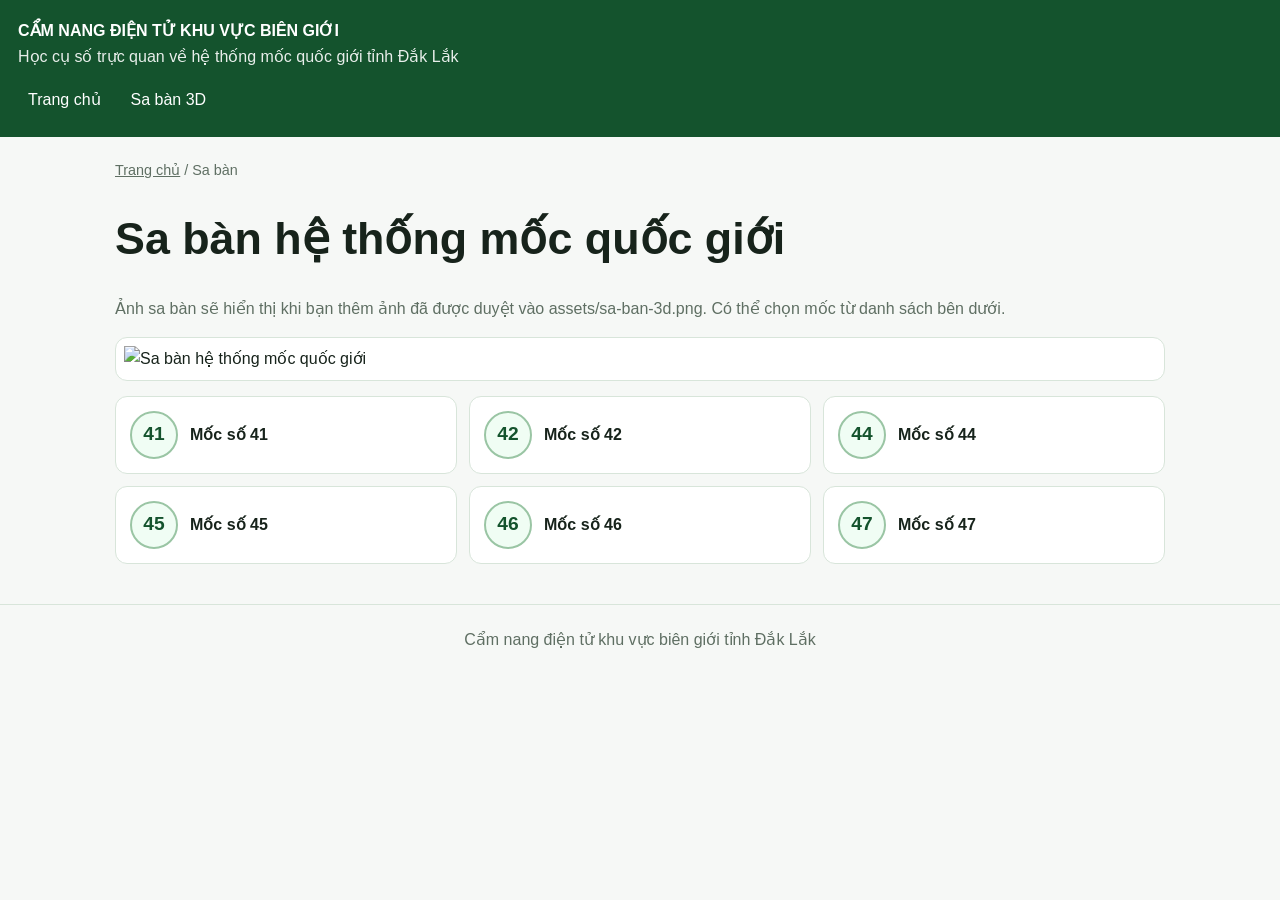
==== saban.html @ d2ba4f5e "Add files via upload" ====
<!doctype html><html lang="vi"><head><meta charset="utf-8"><meta name="viewport" content="width=device-width,initial-scale=1"><meta name="theme-color" content="#14532d"><title>Sa bàn hệ thống mốc quốc giới</title><link rel="stylesheet" href="styles.css"><link rel="manifest" href="manifest.json"></head><body><header class="site-header"><div class="brand">CẨM NANG ĐIỆN TỬ KHU VỰC BIÊN GIỚI</div><div class="subtitle">Học cụ số trực quan về hệ thống mốc quốc giới tỉnh Đắk Lắk</div><nav class="nav"><a href="index.html">Trang chủ</a><a href="saban.html">Sa bàn 3D</a></nav></header><main class="container"><p class="breadcrumb"><a href="index.html">Trang chủ</a> / Sa bàn</p><h1>Sa bàn hệ thống mốc quốc giới</h1><p class="muted">Ảnh sa bàn sẽ hiển thị khi bạn thêm ảnh đã được duyệt vào assets/sa-ban-3d.png. Có thể chọn mốc từ danh sách bên dưới.</p><div class="map-frame"><img src="assets/sa-ban-3d.png" alt="Sa bàn hệ thống mốc quốc giới"><div class="map-hotspots"><a href="pages/moc-41.html" aria-label="Mốc 41" title="Mốc 41" style="left:8%;top:3%;width:15%;height:17%"></a><a href="pages/moc-42.html" aria-label="Mốc 42" title="Mốc 42" style="left:7%;top:20%;width:15%;height:17%"></a><a href="pages/moc-44.html" aria-label="Mốc 44" title="Mốc 44" style="left:8%;top:39%;width:15%;height:17%"></a><a href="pages/moc-45.html" aria-label="Mốc 45" title="Mốc 45" style="left:16%;top:56%;width:15%;height:17%"></a><a href="pages/moc-46.html" aria-label="Mốc 46" title="Mốc 46" style="left:21%;top:70%;width:15%;height:17%"></a><a href="pages/moc-47.html" aria-label="Mốc 47" title="Mốc 47" style="left:26%;top:83%;width:15%;height:17%"></a></div></div><div class="marker-grid"><a class="marker-card" href="pages/moc-41.html"><span class="marker-number">41</span><strong>Mốc số 41</strong></a><a class="marker-card" href="pages/moc-42.html"><span class="marker-number">42</span><strong>Mốc số 42</strong></a><a class="marker-card" href="pages/moc-44.html"><span class="marker-number">44</span><strong>Mốc số 44</strong></a><a class="marker-card" href="pages/moc-45.html"><span class="marker-number">45</span><strong>Mốc số 45</strong></a><a class="marker-card" href="pages/moc-46.html"><span class="marker-number">46</span><strong>Mốc số 46</strong></a><a class="marker-card" href="pages/moc-47.html"><span class="marker-number">47</span><strong>Mốc số 47</strong></a></div></main><footer class="site-footer">Cẩm nang điện tử khu vực biên giới tỉnh Đắk Lắk</footer><script>if("serviceWorker" in navigator && location.protocol.startsWith("http")) addEventListener("load",()=>navigator.serviceWorker.register("./service-worker.js").catch(()=>{}));</script></body></html>
---- styles.css ----
*{box-sizing:border-box}body{margin:0;font:16px Arial,sans-serif;line-height:1.6;color:#17231b;background:#f6f8f6}a{color:inherit}.site-header{background:#14532d;color:white;padding:18px}.brand{font-weight:bold}.subtitle{opacity:.9}.nav{display:flex;gap:10px;flex-wrap:wrap;margin-top:12px}.nav a{color:white;text-decoration:none;padding:6px 10px;border-radius:7px}.container{max-width:1050px;width:calc(100% - 28px);margin:22px auto 40px}.hero,.info-panel,.note,.content-panel{padding:22px;border:1px solid #d8e5da;border-radius:14px;background:white}.hero{background:linear-gradient(135deg,#e5f5e9,#fff)}h1{font-size:clamp(1.8rem,4vw,2.8rem);line-height:1.2}h2{font-size:1.3rem}.primary-button{display:inline-block;background:#166534;color:white;text-decoration:none;padding:10px 15px;border-radius:8px;margin:8px 8px 0 0}.section{margin-top:30px}.muted{color:#5f6f63}.marker-grid{display:grid;grid-template-columns:repeat(3,minmax(0,1fr));gap:12px;margin-top:15px}.marker-card{display:flex;align-items:center;gap:12px;padding:14px;background:white;border:1px solid #d8e5da;border-radius:12px;text-decoration:none}.marker-number{display:grid;place-items:center;width:48px;height:48px;border-radius:50%;background:#f0fdf4;border:2px solid #9ac5a4;color:#14532d;font-weight:bold;font-size:1.2rem;flex-shrink:0}.marker-card small{display:block;color:#5f6f63}.two-col{display:grid;grid-template-columns:repeat(2,minmax(0,1fr));gap:14px}.section-list{display:grid;gap:12px;margin-top:18px}.content-panel h2{margin-top:0}.placeholder{background:#fff8e8;border-left:4px solid #d9a441;padding:10px;color:#654b1b}.breadcrumb{color:#5f6f63;font-size:.9rem}.map-frame{position:relative;background:white;border:1px solid #d8e5da;border-radius:12px;padding:8px}.map-frame img{width:100%;height:auto;display:block}.map-hotspots{position:absolute;inset:8px;pointer-events:none}.map-hotspots a{position:absolute;display:block;pointer-events:auto;border:2px solid transparent;border-radius:8px}.map-hotspots a:hover,.map-hotspots a:focus{border-color:orange;background:#ffa50022}.site-footer{text-align:center;color:#5f6f63;padding:22px;border-top:1px solid #d8e5da}@media(max-width:700px){.marker-grid,.two-col{grid-template-columns:repeat(2,minmax(0,1fr))}.site-header{padding:14px}}@media(max-width:440px){.marker-grid,.two-col{grid-template-columns:1fr}}
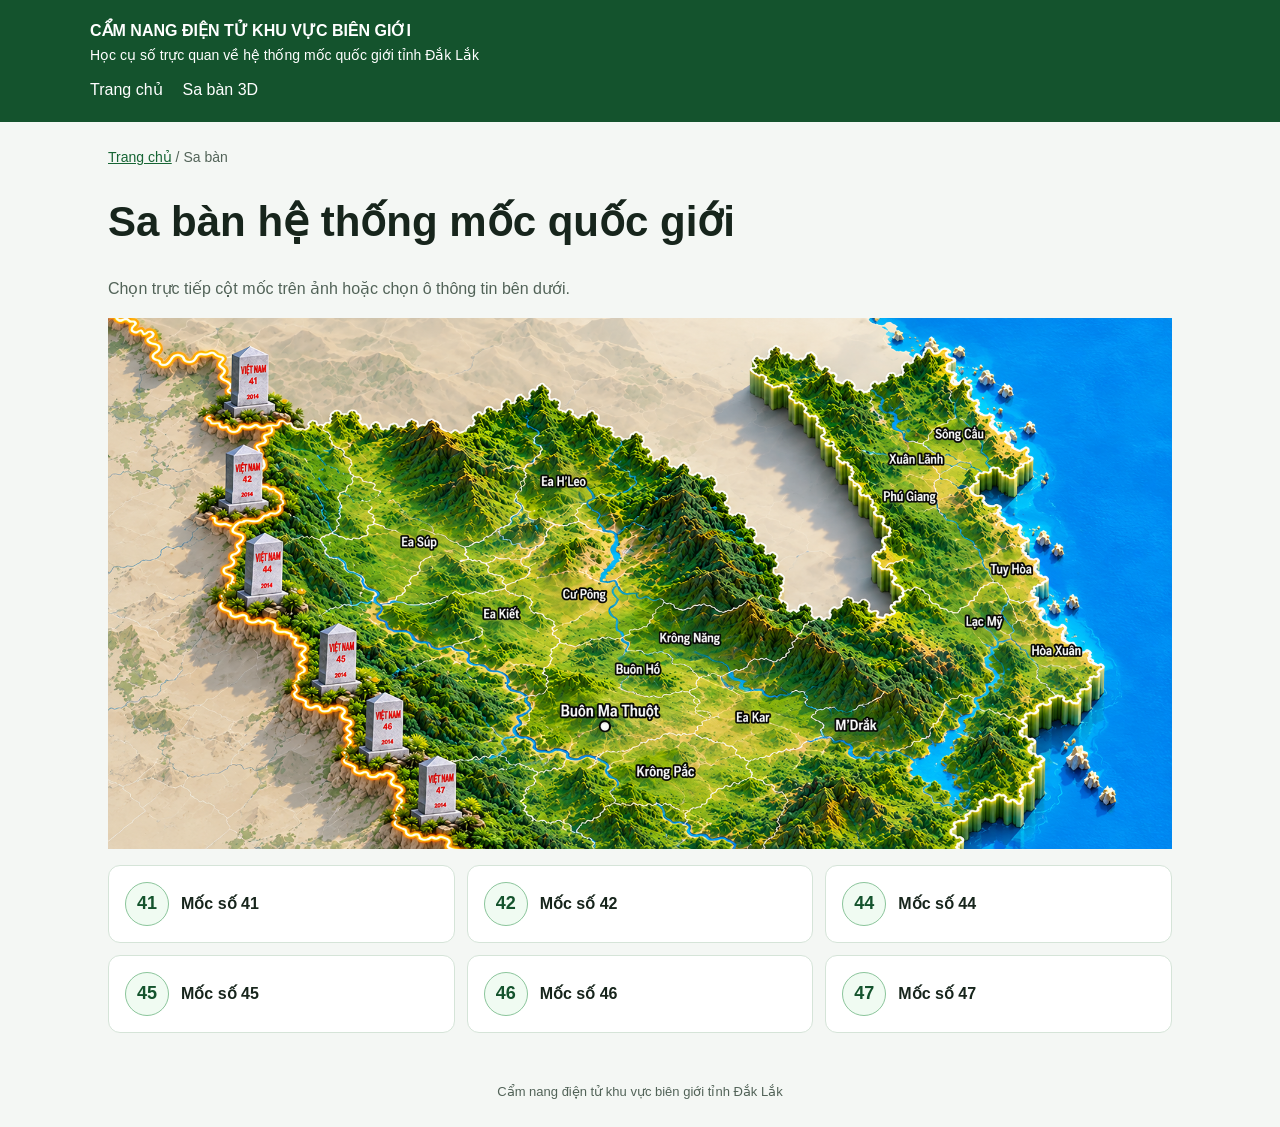
==== commit 7ff73ffb: "Update saban.html" ====
--- a/saban.html
+++ b/saban.html
@@ -1 +1,112 @@
-<!doctype html><html lang="vi"><head><meta charset="utf-8"><meta name="viewport" content="width=device-width,initial-scale=1"><meta name="theme-color" content="#14532d"><title>Sa bàn hệ thống mốc quốc giới</title><link rel="stylesheet" href="styles.css"><link rel="manifest" href="manifest.json"></head><body><header class="site-header"><div class="brand">CẨM NANG ĐIỆN TỬ KHU VỰC BIÊN GIỚI</div><div class="subtitle">Học cụ số trực quan về hệ thống mốc quốc giới tỉnh Đắk Lắk</div><nav class="nav"><a href="index.html">Trang chủ</a><a href="saban.html">Sa bàn 3D</a></nav></header><main class="container"><p class="breadcrumb"><a href="index.html">Trang chủ</a> / Sa bàn</p><h1>Sa bàn hệ thống mốc quốc giới</h1><p class="muted">Ảnh sa bàn sẽ hiển thị khi bạn thêm ảnh đã được duyệt vào assets/sa-ban-3d.png. Có thể chọn mốc từ danh sách bên dưới.</p><div class="map-frame"><img src="assets/sa-ban-3d.png" alt="Sa bàn hệ thống mốc quốc giới"><div class="map-hotspots"><a href="pages/moc-41.html" aria-label="Mốc 41" title="Mốc 41" style="left:8%;top:3%;width:15%;height:17%"></a><a href="pages/moc-42.html" aria-label="Mốc 42" title="Mốc 42" style="left:7%;top:20%;width:15%;height:17%"></a><a href="pages/moc-44.html" aria-label="Mốc 44" title="Mốc 44" style="left:8%;top:39%;width:15%;height:17%"></a><a href="pages/moc-45.html" aria-label="Mốc 45" title="Mốc 45" style="left:16%;top:56%;width:15%;height:17%"></a><a href="pages/moc-46.html" aria-label="Mốc 46" title="Mốc 46" style="left:21%;top:70%;width:15%;height:17%"></a><a href="pages/moc-47.html" aria-label="Mốc 47" title="Mốc 47" style="left:26%;top:83%;width:15%;height:17%"></a></div></div><div class="marker-grid"><a class="marker-card" href="pages/moc-41.html"><span class="marker-number">41</span><strong>Mốc số 41</strong></a><a class="marker-card" href="pages/moc-42.html"><span class="marker-number">42</span><strong>Mốc số 42</strong></a><a class="marker-card" href="pages/moc-44.html"><span class="marker-number">44</span><strong>Mốc số 44</strong></a><a class="marker-card" href="pages/moc-45.html"><span class="marker-number">45</span><strong>Mốc số 45</strong></a><a class="marker-card" href="pages/moc-46.html"><span class="marker-number">46</span><strong>Mốc số 46</strong></a><a class="marker-card" href="pages/moc-47.html"><span class="marker-number">47</span><strong>Mốc số 47</strong></a></div></main><footer class="site-footer">Cẩm nang điện tử khu vực biên giới tỉnh Đắk Lắk</footer><script>if("serviceWorker" in navigator && location.protocol.startsWith("http")) addEventListener("load",()=>navigator.serviceWorker.register("./service-worker.js").catch(()=>{}));</script></body></html>+
+<!doctype html>
+<html lang="vi">
+<head>
+  <meta charset="utf-8">
+  <meta name="viewport" content="width=device-width, initial-scale=1">
+  <meta name="theme-color" content="#14532d">
+  <title>Sa bàn hệ thống mốc quốc giới</title>
+  <link rel="stylesheet" href="styles.css">
+  <link rel="manifest" href="manifest.json">
+  <style>
+    .map-frame {
+      position: relative;
+      width: 100%;
+      line-height: 0;
+      overflow: hidden;
+    }
+    .map-frame img {
+      display: block;
+      width: 100%;
+      height: auto;
+    }
+    .map-hotspots {
+      position: absolute;
+      inset: 0;
+      z-index: 10;
+      pointer-events: none;
+    }
+    .map-hotspots a {
+      position: absolute;
+      display: block;
+      z-index: 11;
+      pointer-events: auto;
+      cursor: pointer;
+      background: transparent;
+    }
+  </style>
+</head>
+<body>
+  <header class="site-header">
+    <div class="brand">CẨM NANG ĐIỆN TỬ KHU VỰC BIÊN GIỚI</div>
+    <div class="subtitle">Học cụ số trực quan về hệ thống mốc quốc giới tỉnh Đắk Lắk</div>
+    <nav class="nav">
+      <a href="index.html">Trang chủ</a>
+      <a href="saban.html">Sa bàn 3D</a>
+    </nav>
+  </header>
+
+  <main class="container">
+    <p class="breadcrumb"><a href="index.html">Trang chủ</a> / Sa bàn</p>
+    <h1>Sa bàn hệ thống mốc quốc giới</h1>
+    <p class="muted">Chọn trực tiếp cột mốc trên ảnh hoặc chọn ô thông tin bên dưới.</p>
+
+    <div class="map-frame">
+      <img src="assets/sa-ban-3d.png" alt="Sa bàn hệ thống mốc quốc giới">
+
+      <div class="map-hotspots">
+        <a href="pages/moc-41.html" aria-label="Mốc 41" title="Mốc 41"
+           style="left:9%;top:4%;width:10%;height:17%"></a>
+
+        <a href="pages/moc-42.html" aria-label="Mốc 42" title="Mốc 42"
+           style="left:9%;top:23%;width:10%;height:17%"></a>
+
+        <a href="pages/moc-44.html" aria-label="Mốc 44" title="Mốc 44"
+           style="left:10%;top:42%;width:11%;height:17%"></a>
+
+        <a href="pages/moc-45.html" aria-label="Mốc 45" title="Mốc 45"
+           style="left:18%;top:59%;width:10%;height:17%"></a>
+
+        <a href="pages/moc-46.html" aria-label="Mốc 46" title="Mốc 46"
+           style="left:23%;top:72%;width:10%;height:17%"></a>
+
+        <a href="pages/moc-47.html" aria-label="Mốc 47" title="Mốc 47"
+           style="left:28%;top:84%;width:10%;height:15%"></a>
+      </div>
+    </div>
+
+    <div class="marker-grid">
+      <a class="marker-card" href="pages/moc-41.html">
+        <span class="marker-number">41</span><strong>Mốc số 41</strong>
+      </a>
+      <a class="marker-card" href="pages/moc-42.html">
+        <span class="marker-number">42</span><strong>Mốc số 42</strong>
+      </a>
+      <a class="marker-card" href="pages/moc-44.html">
+        <span class="marker-number">44</span><strong>Mốc số 44</strong>
+      </a>
+      <a class="marker-card" href="pages/moc-45.html">
+        <span class="marker-number">45</span><strong>Mốc số 45</strong>
+      </a>
+      <a class="marker-card" href="pages/moc-46.html">
+        <span class="marker-number">46</span><strong>Mốc số 46</strong>
+      </a>
+      <a class="marker-card" href="pages/moc-47.html">
+        <span class="marker-number">47</span><strong>Mốc số 47</strong>
+      </a>
+    </div>
+  </main>
+
+  <footer class="site-footer">
+    Cẩm nang điện tử khu vực biên giới tỉnh Đắk Lắk
+  </footer>
+
+  <script>
+    if ("serviceWorker" in navigator && location.protocol.startsWith("http")) {
+      addEventListener("load", () => {
+        navigator.serviceWorker.register("./service-worker.js").catch(() => {});
+      });
+    }
+  </script>
+</body>
+</html>
--- a/styles.css
+++ b/styles.css
@@ -1,2 +1,300 @@
 
-*{box-sizing:border-box}body{margin:0;font:16px Arial,sans-serif;line-height:1.6;color:#17231b;background:#f6f8f6}a{color:inherit}.site-header{background:#14532d;color:white;padding:18px}.brand{font-weight:bold}.subtitle{opacity:.9}.nav{display:flex;gap:10px;flex-wrap:wrap;margin-top:12px}.nav a{color:white;text-decoration:none;padding:6px 10px;border-radius:7px}.container{max-width:1050px;width:calc(100% - 28px);margin:22px auto 40px}.hero,.info-panel,.note,.content-panel{padding:22px;border:1px solid #d8e5da;border-radius:14px;background:white}.hero{background:linear-gradient(135deg,#e5f5e9,#fff)}h1{font-size:clamp(1.8rem,4vw,2.8rem);line-height:1.2}h2{font-size:1.3rem}.primary-button{display:inline-block;background:#166534;color:white;text-decoration:none;padding:10px 15px;border-radius:8px;margin:8px 8px 0 0}.section{margin-top:30px}.muted{color:#5f6f63}.marker-grid{display:grid;grid-template-columns:repeat(3,minmax(0,1fr));gap:12px;margin-top:15px}.marker-card{display:flex;align-items:center;gap:12px;padding:14px;background:white;border:1px solid #d8e5da;border-radius:12px;text-decoration:none}.marker-number{display:grid;place-items:center;width:48px;height:48px;border-radius:50%;background:#f0fdf4;border:2px solid #9ac5a4;color:#14532d;font-weight:bold;font-size:1.2rem;flex-shrink:0}.marker-card small{display:block;color:#5f6f63}.two-col{display:grid;grid-template-columns:repeat(2,minmax(0,1fr));gap:14px}.section-list{display:grid;gap:12px;margin-top:18px}.content-panel h2{margin-top:0}.placeholder{background:#fff8e8;border-left:4px solid #d9a441;padding:10px;color:#654b1b}.breadcrumb{color:#5f6f63;font-size:.9rem}.map-frame{position:relative;background:white;border:1px solid #d8e5da;border-radius:12px;padding:8px}.map-frame img{width:100%;height:auto;display:block}.map-hotspots{position:absolute;inset:8px;pointer-events:none}.map-hotspots a{position:absolute;display:block;pointer-events:auto;border:2px solid transparent;border-radius:8px}.map-hotspots a:hover,.map-hotspots a:focus{border-color:orange;background:#ffa50022}.site-footer{text-align:center;color:#5f6f63;padding:22px;border-top:1px solid #d8e5da}@media(max-width:700px){.marker-grid,.two-col{grid-template-columns:repeat(2,minmax(0,1fr))}.site-header{padding:14px}}@media(max-width:440px){.marker-grid,.two-col{grid-template-columns:1fr}}
+* {
+  box-sizing: border-box;
+}
+
+body {
+  margin: 0;
+  font-family: Arial, "Segoe UI", sans-serif;
+  background: #f4f7f4;
+  color: #17251c;
+  line-height: 1.65;
+}
+
+.site-header {
+  background: #14532d;
+  color: white;
+  padding: 18px max(16px, calc((100% - 1100px) / 2));
+}
+
+.brand {
+  font-weight: 700;
+}
+
+.subtitle {
+  font-size: 14px;
+}
+
+nav {
+  display: flex;
+  gap: 20px;
+  margin-top: 10px;
+  flex-wrap: wrap;
+}
+
+nav a {
+  color: white;
+  text-decoration: none;
+}
+
+.container {
+  max-width: 1100px;
+  margin: 24px auto;
+  padding: 0 18px;
+}
+
+h1 {
+  font-size: clamp(28px, 4vw, 42px);
+  line-height: 1.2;
+}
+
+h2 {
+  font-size: 22px;
+  color: #14532d;
+  margin-top: 0;
+}
+
+.panel,
+.hero,
+.card,
+.map-wrap {
+  background: white;
+  border: 1px solid #d5e4d8;
+  border-radius: 12px;
+  padding: 20px;
+  margin-bottom: 16px;
+}
+
+.hero {
+  background: linear-gradient(135deg, #e5f5e9, #fff);
+}
+
+/* Các ô mốc quốc giới */
+.marker-grid {
+  display: grid;
+  grid-template-columns: repeat(3, minmax(0, 1fr));
+  gap: 12px;
+}
+
+.marker-card {
+  display: flex;
+  align-items: center;
+  gap: 12px;
+  background: white;
+  border: 1px solid #d5e4d8;
+  border-radius: 12px;
+  padding: 16px;
+  text-decoration: none;
+  color: inherit;
+  margin: 0;
+  min-width: 0;
+  transition: background 0.2s, border-color 0.2s;
+}
+
+.marker-card:hover {
+  background: #f0fbf2;
+  border-color: #8bc59b;
+}
+
+.marker-number {
+  display: grid;
+  place-items: center;
+  flex-shrink: 0;
+  min-width: 44px;
+  height: 44px;
+  border-radius: 50%;
+  background: #f0fbf2;
+  border: 1px solid #8bc59b;
+  color: #14532d;
+  font-weight: bold;
+  font-size: 18px;
+}
+
+.marker-card strong {
+  display: block;
+}
+
+.marker-card small {
+  display: block;
+  color: #166534;
+  margin-top: 3px;
+}
+
+/* Sa bàn và vùng bấm trên ảnh */
+.map-frame {
+  position: relative;
+  width: 100%;
+  margin: 16px 0;
+  line-height: 0;
+  overflow: hidden;
+}
+
+.map-frame img {
+  display: block;
+  width: 100%;
+  height: auto;
+}
+
+.map-hotspots {
+  position: absolute;
+  inset: 0;
+  z-index: 5;
+  pointer-events: none;
+}
+
+.map-hotspots a {
+  position: absolute;
+  display: block;
+  pointer-events: auto;
+  z-index: 6;
+  cursor: pointer;
+  background: rgba(255, 255, 255, 0);
+}
+
+/* Bố cục dùng chung */
+.grid {
+  display: grid;
+  grid-template-columns: repeat(3, minmax(0, 1fr));
+  gap: 10px;
+}
+
+.card {
+  display: flex;
+  align-items: center;
+  gap: 12px;
+  text-decoration: none;
+  color: inherit;
+  font-weight: bold;
+  margin: 0;
+}
+
+.number {
+  display: grid;
+  place-items: center;
+  min-width: 44px;
+  height: 44px;
+  border-radius: 50%;
+  background: #f0fbf2;
+  border: 1px solid #8bc59b;
+  color: #14532d;
+}
+
+.breadcrumb,
+.breadcrumbs {
+  font-size: 14px;
+  color: #526358;
+}
+
+.breadcrumb a,
+.breadcrumbs a {
+  color: #166534;
+}
+
+.notice {
+  background: #fff6e5;
+  border-left: 4px solid #d99a22;
+  padding: 10px 12px;
+}
+
+.button,
+.primary-button {
+  display: inline-block;
+  background: #166534;
+  color: white;
+  text-decoration: none;
+  padding: 10px 14px;
+  border-radius: 7px;
+  margin: 5px 5px 5px 0;
+}
+
+footer,
+.site-footer {
+  text-align: center;
+  padding: 24px;
+  color: #526358;
+  font-size: 13px;
+}
+
+img {
+  max-width: 100%;
+  height: auto;
+}
+
+.section-list {
+  display: grid;
+  gap: 10px;
+}
+
+.content-panel {
+  background: white;
+  border: 1px solid #d5e4d8;
+  border-radius: 12px;
+  padding: 16px;
+  margin-bottom: 10px;
+}
+
+.content-panel h2 {
+  font-size: 18px;
+}
+
+.placeholder {
+  background: #fff6e5;
+  border-left: 3px solid #d99a22;
+  padding: 10px;
+}
+
+.info-panel {
+  background: white;
+  border: 1px solid #d5e4d8;
+  border-radius: 12px;
+  padding: 18px;
+}
+
+.two-col {
+  display: grid;
+  grid-template-columns: repeat(2, minmax(0, 1fr));
+  gap: 12px;
+}
+
+.section {
+  margin: 18px 0;
+}
+
+.note {
+  padding: 0;
+}
+
+.muted {
+  color: #526358;
+}
+
+/* Máy tính bảng và điện thoại */
+@media (max-width: 700px) {
+  .grid,
+  .marker-grid {
+    grid-template-columns: repeat(2, minmax(0, 1fr));
+  }
+
+  .site-header {
+    padding: 16px;
+  }
+
+  .container {
+    padding: 0 12px;
+  }
+
+  .two-col {
+    grid-template-columns: 1fr;
+  }
+}
+
+@media (max-width: 420px) {
+  .grid,
+  .marker-grid {
+    grid-template-columns: 1fr;
+  }
+
+  .marker-card {
+    padding: 12px;
+  }
+}
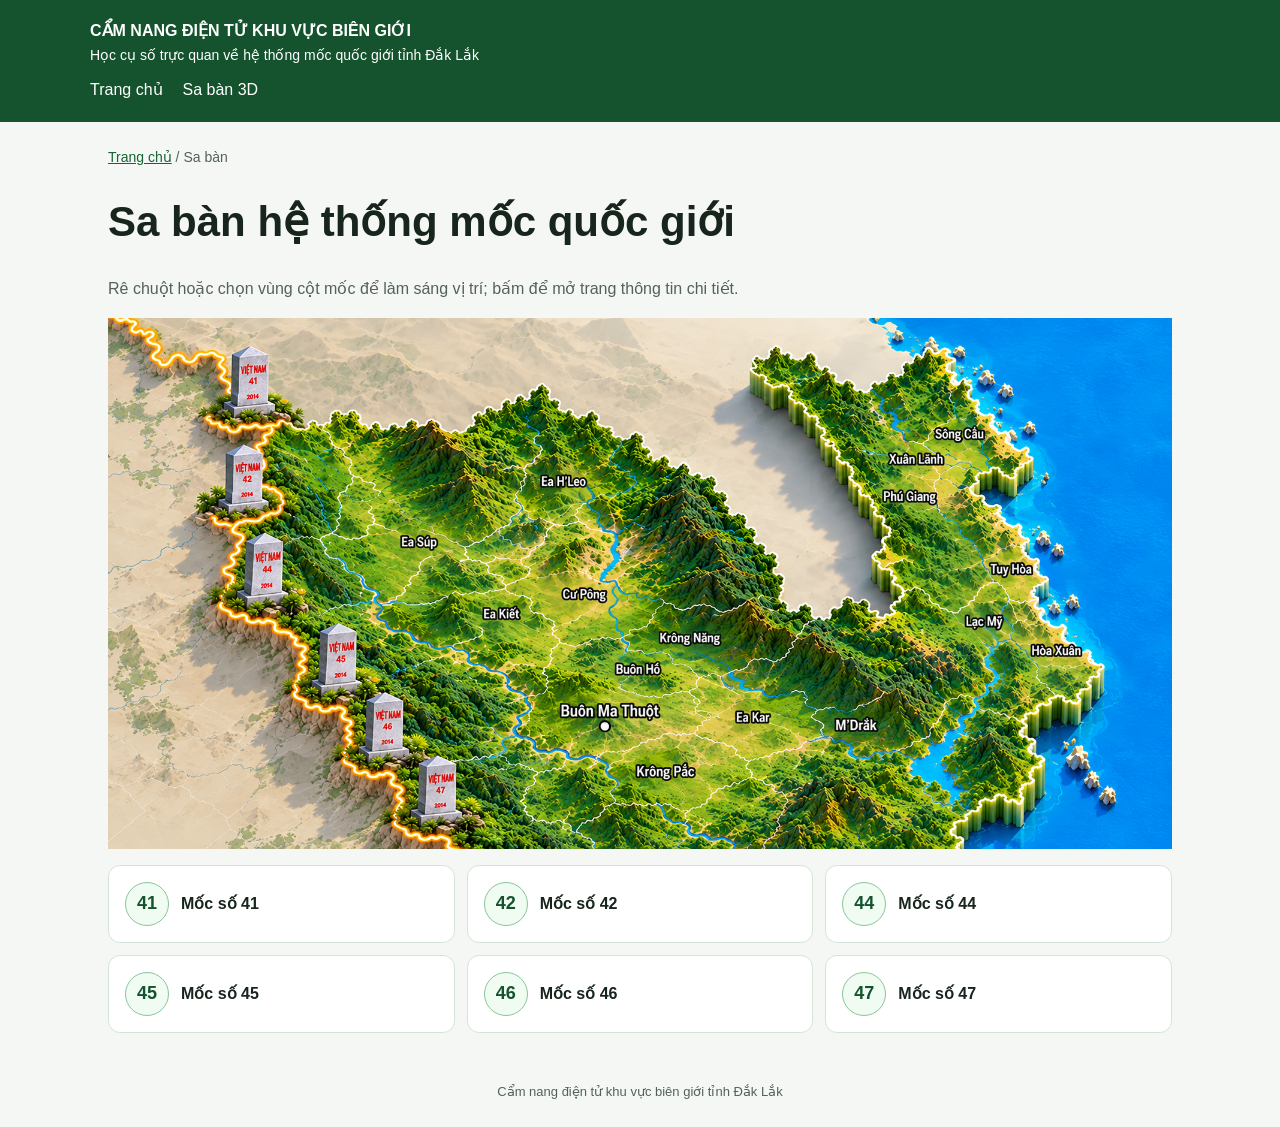
==== commit 6d7353d5: "Update saban.html" ====
--- a/saban.html
+++ b/saban.html
@@ -8,34 +8,60 @@
   <title>Sa bàn hệ thống mốc quốc giới</title>
   <link rel="stylesheet" href="styles.css">
   <link rel="manifest" href="manifest.json">
+
   <style>
     .map-frame {
       position: relative;
       width: 100%;
+      overflow: hidden;
       line-height: 0;
-      overflow: hidden;
     }
+
     .map-frame img {
       display: block;
       width: 100%;
       height: auto;
     }
+
     .map-hotspots {
       position: absolute;
       inset: 0;
       z-index: 10;
       pointer-events: none;
     }
+
     .map-hotspots a {
       position: absolute;
       display: block;
       z-index: 11;
       pointer-events: auto;
       cursor: pointer;
+      border: 2px solid transparent;
+      border-radius: 10px;
       background: transparent;
+      transition: border-color 0.2s, box-shadow 0.2s, background 0.2s;
+    }
+
+    .map-hotspots a:hover,
+    .map-hotspots a:focus-visible {
+      border-color: #facc15;
+      background: rgba(250, 204, 21, 0.18);
+      box-shadow: 0 0 14px 5px rgba(250, 204, 21, 0.8);
+      outline: none;
+    }
+
+    .map-hotspots a:active {
+      border-color: #ffffff;
+      background: rgba(34, 197, 94, 0.3);
+      box-shadow: 0 0 18px 7px rgba(34, 197, 94, 0.9);
+    }
+
+    .map-hotspots a:focus {
+      border-color: #facc15;
     }
   </style>
 </head>
+
 <body>
   <header class="site-header">
     <div class="brand">CẨM NANG ĐIỆN TỬ KHU VỰC BIÊN GIỚI</div>
@@ -49,28 +75,28 @@
   <main class="container">
     <p class="breadcrumb"><a href="index.html">Trang chủ</a> / Sa bàn</p>
     <h1>Sa bàn hệ thống mốc quốc giới</h1>
-    <p class="muted">Chọn trực tiếp cột mốc trên ảnh hoặc chọn ô thông tin bên dưới.</p>
+    <p class="muted">Rê chuột hoặc chọn vùng cột mốc để làm sáng vị trí; bấm để mở trang thông tin chi tiết.</p>
 
     <div class="map-frame">
       <img src="assets/sa-ban-3d.png" alt="Sa bàn hệ thống mốc quốc giới">
 
       <div class="map-hotspots">
-        <a href="pages/moc-41.html" aria-label="Mốc 41" title="Mốc 41"
+        <a href="pages/moc-41.html" aria-label="Mở thông tin mốc 41" title="Mốc 41"
            style="left:9%;top:4%;width:10%;height:17%"></a>
 
-        <a href="pages/moc-42.html" aria-label="Mốc 42" title="Mốc 42"
+        <a href="pages/moc-42.html" aria-label="Mở thông tin mốc 42" title="Mốc 42"
            style="left:9%;top:23%;width:10%;height:17%"></a>
 
-        <a href="pages/moc-44.html" aria-label="Mốc 44" title="Mốc 44"
+        <a href="pages/moc-44.html" aria-label="Mở thông tin mốc 44" title="Mốc 44"
            style="left:10%;top:42%;width:11%;height:17%"></a>
 
-        <a href="pages/moc-45.html" aria-label="Mốc 45" title="Mốc 45"
+        <a href="pages/moc-45.html" aria-label="Mở thông tin mốc 45" title="Mốc 45"
            style="left:18%;top:59%;width:10%;height:17%"></a>
 
-        <a href="pages/moc-46.html" aria-label="Mốc 46" title="Mốc 46"
+        <a href="pages/moc-46.html" aria-label="Mở thông tin mốc 46" title="Mốc 46"
            style="left:23%;top:72%;width:10%;height:17%"></a>
 
-        <a href="pages/moc-47.html" aria-label="Mốc 47" title="Mốc 47"
+        <a href="pages/moc-47.html" aria-label="Mở thông tin mốc 47" title="Mốc 47"
            style="left:28%;top:84%;width:10%;height:15%"></a>
       </div>
     </div>
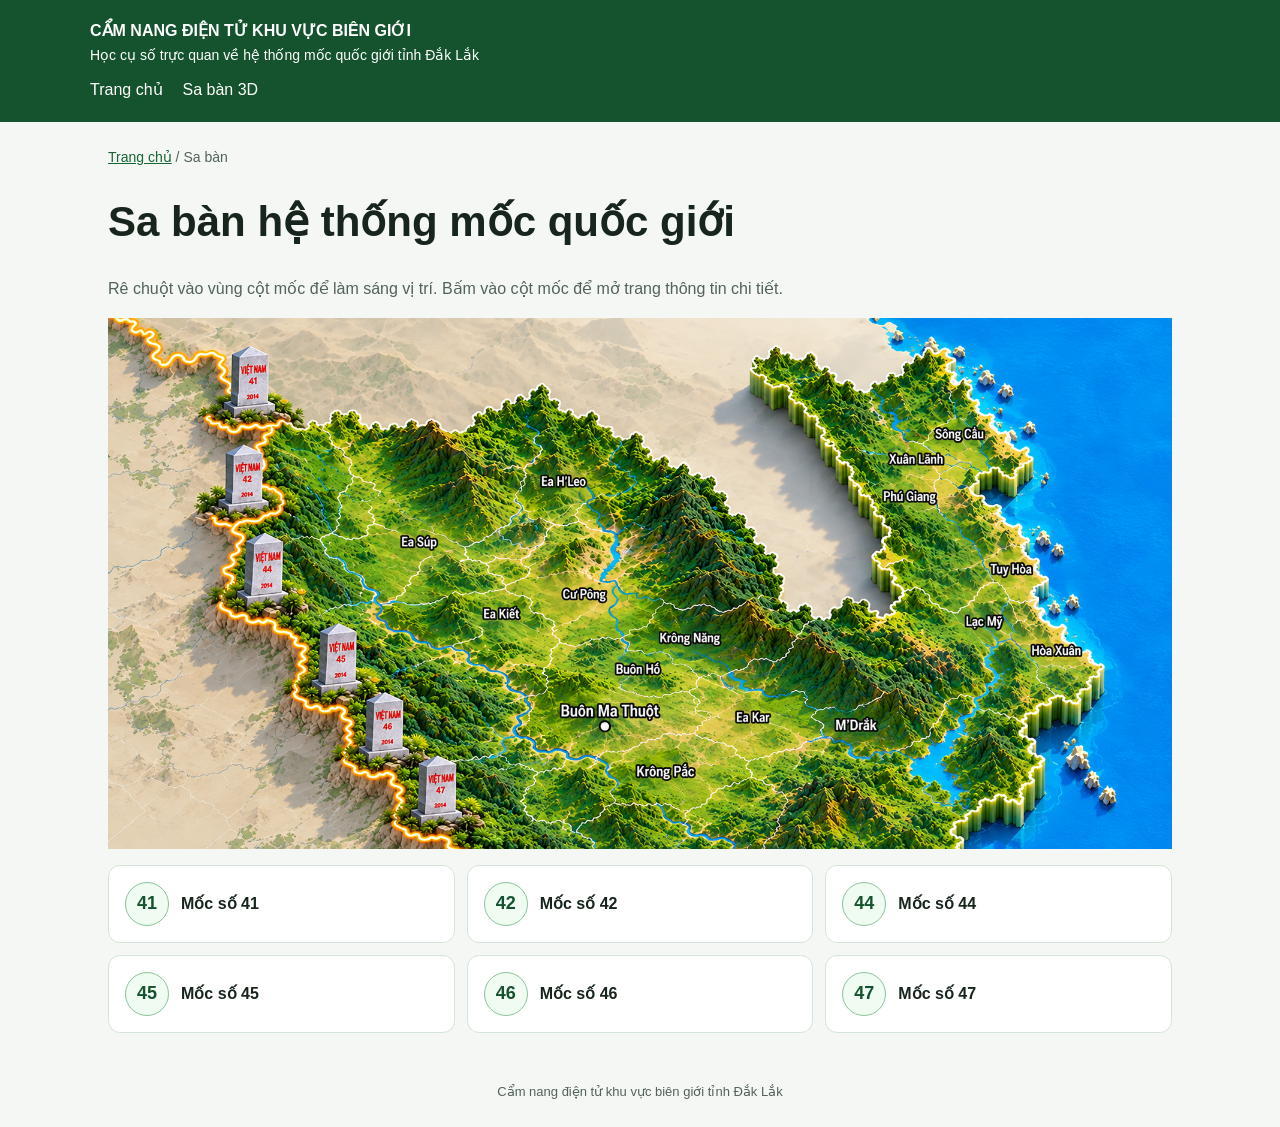
==== commit 2281caf3: "Update saban.html" ====
--- a/saban.html
+++ b/saban.html
@@ -34,26 +34,30 @@
       position: absolute;
       display: block;
       z-index: 11;
+      box-sizing: border-box;
       pointer-events: auto;
       cursor: pointer;
-      border: 2px solid transparent;
-      border-radius: 10px;
+      border: 3px solid transparent;
+      border-radius: 50%;
       background: transparent;
-      transition: border-color 0.2s, box-shadow 0.2s, background 0.2s;
+      transition: all 0.2s ease;
+      -webkit-tap-highlight-color: rgba(250, 204, 21, 0.45);
     }
 
     .map-hotspots a:hover,
     .map-hotspots a:focus-visible {
       border-color: #facc15;
-      background: rgba(250, 204, 21, 0.18);
-      box-shadow: 0 0 14px 5px rgba(250, 204, 21, 0.8);
+      background: rgba(250, 204, 21, 0.35);
+      box-shadow:
+        0 0 0 4px rgba(250, 204, 21, 0.25),
+        0 0 22px 10px rgba(250, 204, 21, 0.95);
       outline: none;
     }
 
     .map-hotspots a:active {
       border-color: #ffffff;
-      background: rgba(34, 197, 94, 0.3);
-      box-shadow: 0 0 18px 7px rgba(34, 197, 94, 0.9);
+      background: rgba(34, 197, 94, 0.45);
+      box-shadow: 0 0 24px 12px rgba(34, 197, 94, 0.95);
     }
 
     .map-hotspots a:focus {
@@ -65,7 +69,9 @@
 <body>
   <header class="site-header">
     <div class="brand">CẨM NANG ĐIỆN TỬ KHU VỰC BIÊN GIỚI</div>
-    <div class="subtitle">Học cụ số trực quan về hệ thống mốc quốc giới tỉnh Đắk Lắk</div>
+    <div class="subtitle">
+      Học cụ số trực quan về hệ thống mốc quốc giới tỉnh Đắk Lắk
+    </div>
     <nav class="nav">
       <a href="index.html">Trang chủ</a>
       <a href="saban.html">Sa bàn 3D</a>
@@ -73,52 +79,85 @@
   </header>
 
   <main class="container">
-    <p class="breadcrumb"><a href="index.html">Trang chủ</a> / Sa bàn</p>
+    <p class="breadcrumb">
+      <a href="index.html">Trang chủ</a> / Sa bàn
+    </p>
+
     <h1>Sa bàn hệ thống mốc quốc giới</h1>
-    <p class="muted">Rê chuột hoặc chọn vùng cột mốc để làm sáng vị trí; bấm để mở trang thông tin chi tiết.</p>
+
+    <p class="muted">
+      Rê chuột vào vùng cột mốc để làm sáng vị trí.
+      Bấm vào cột mốc để mở trang thông tin chi tiết.
+    </p>
 
     <div class="map-frame">
-      <img src="assets/sa-ban-3d.png" alt="Sa bàn hệ thống mốc quốc giới">
+      <img
+        src="assets/sa-ban-3d.png"
+        alt="Sa bàn hệ thống mốc quốc giới"
+      >
 
       <div class="map-hotspots">
-        <a href="pages/moc-41.html" aria-label="Mở thông tin mốc 41" title="Mốc 41"
+        <a href="pages/moc-41.html"
+           aria-label="Mở thông tin mốc 41"
+           title="Mốc 41"
            style="left:9%;top:4%;width:10%;height:17%"></a>
 
-        <a href="pages/moc-42.html" aria-label="Mở thông tin mốc 42" title="Mốc 42"
+        <a href="pages/moc-42.html"
+           aria-label="Mở thông tin mốc 42"
+           title="Mốc 42"
            style="left:9%;top:23%;width:10%;height:17%"></a>
 
-        <a href="pages/moc-44.html" aria-label="Mở thông tin mốc 44" title="Mốc 44"
+        <a href="pages/moc-44.html"
+           aria-label="Mở thông tin mốc 44"
+           title="Mốc 44"
            style="left:10%;top:42%;width:11%;height:17%"></a>
 
-        <a href="pages/moc-45.html" aria-label="Mở thông tin mốc 45" title="Mốc 45"
+        <a href="pages/moc-45.html"
+           aria-label="Mở thông tin mốc 45"
+           title="Mốc 45"
            style="left:18%;top:59%;width:10%;height:17%"></a>
 
-        <a href="pages/moc-46.html" aria-label="Mở thông tin mốc 46" title="Mốc 46"
+        <a href="pages/moc-46.html"
+           aria-label="Mở thông tin mốc 46"
+           title="Mốc 46"
            style="left:23%;top:72%;width:10%;height:17%"></a>
 
-        <a href="pages/moc-47.html" aria-label="Mở thông tin mốc 47" title="Mốc 47"
+        <a href="pages/moc-47.html"
+           aria-label="Mở thông tin mốc 47"
+           title="Mốc 47"
            style="left:28%;top:84%;width:10%;height:15%"></a>
       </div>
     </div>
 
     <div class="marker-grid">
       <a class="marker-card" href="pages/moc-41.html">
-        <span class="marker-number">41</span><strong>Mốc số 41</strong>
+        <span class="marker-number">41</span>
+        <strong>Mốc số 41</strong>
       </a>
+
       <a class="marker-card" href="pages/moc-42.html">
-        <span class="marker-number">42</span><strong>Mốc số 42</strong>
+        <span class="marker-number">42</span>
+        <strong>Mốc số 42</strong>
       </a>
+
       <a class="marker-card" href="pages/moc-44.html">
-        <span class="marker-number">44</span><strong>Mốc số 44</strong>
+        <span class="marker-number">44</span>
+        <strong>Mốc số 44</strong>
       </a>
+
       <a class="marker-card" href="pages/moc-45.html">
-        <span class="marker-number">45</span><strong>Mốc số 45</strong>
+        <span class="marker-number">45</span>
+        <strong>Mốc số 45</strong>
       </a>
+
       <a class="marker-card" href="pages/moc-46.html">
-        <span class="marker-number">46</span><strong>Mốc số 46</strong>
+        <span class="marker-number">46</span>
+        <strong>Mốc số 46</strong>
       </a>
+
       <a class="marker-card" href="pages/moc-47.html">
-        <span class="marker-number">47</span><strong>Mốc số 47</strong>
+        <span class="marker-number">47</span>
+        <strong>Mốc số 47</strong>
       </a>
     </div>
   </main>
@@ -128,9 +167,12 @@
   </footer>
 
   <script>
-    if ("serviceWorker" in navigator && location.protocol.startsWith("http")) {
+    if ("serviceWorker" in navigator &&
+        location.protocol.startsWith("http")) {
       addEventListener("load", () => {
-        navigator.serviceWorker.register("./service-worker.js").catch(() => {});
+        navigator.serviceWorker
+          .register("./service-worker.js")
+          .catch(() => {});
       });
     }
   </script>
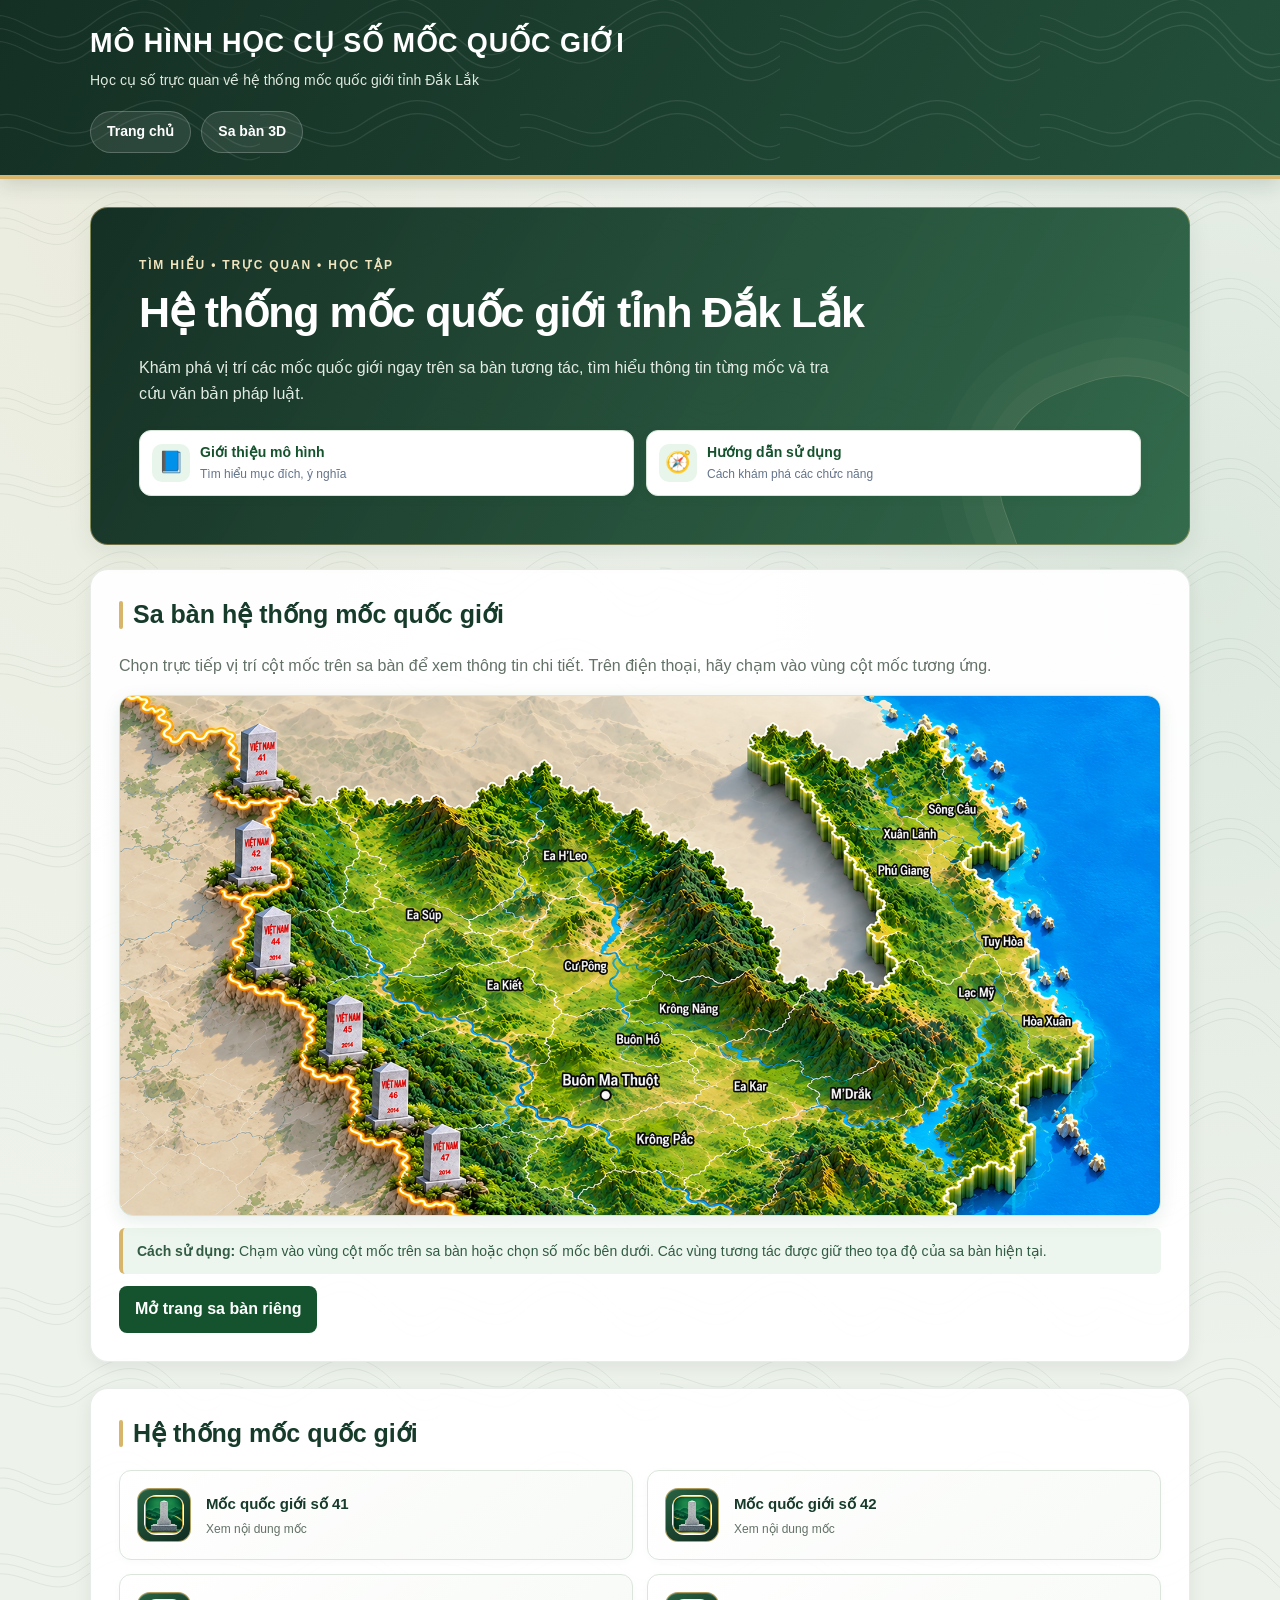
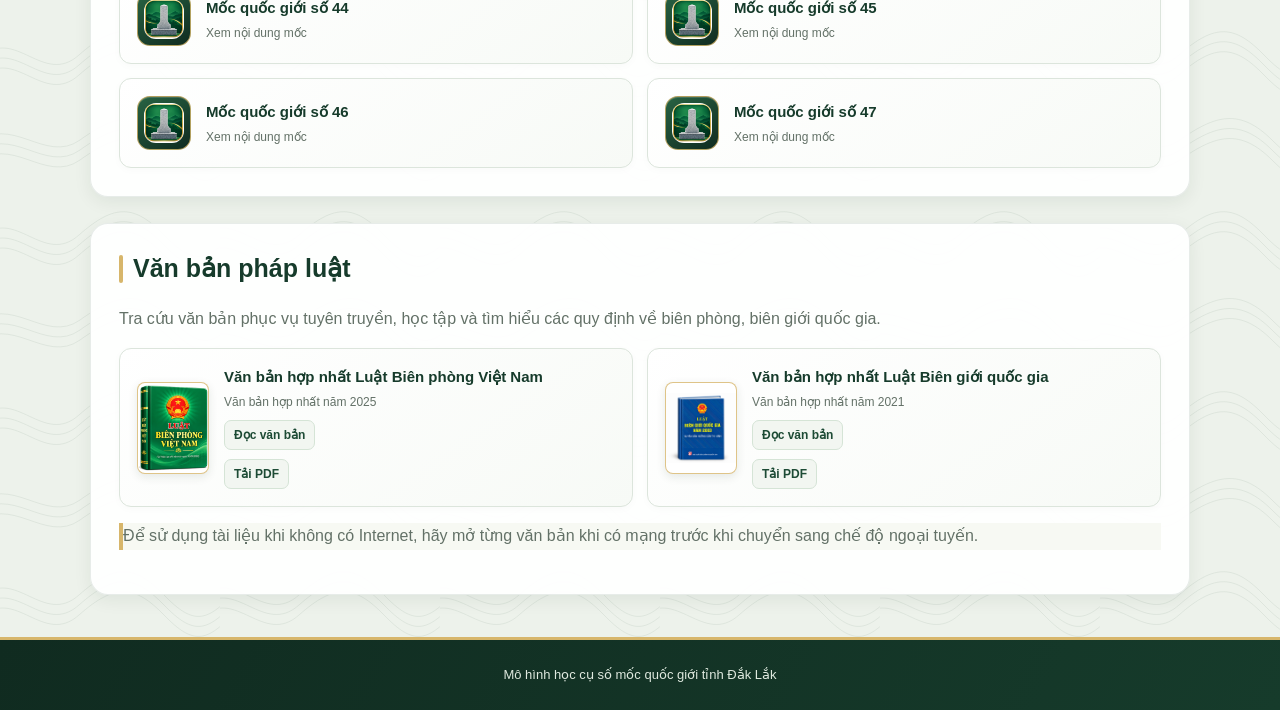
==== commit 1daa42ba: "Update saban.html" ====
--- a/saban.html
+++ b/saban.html
@@ -5,19 +5,135 @@
   <meta charset="utf-8">
   <meta name="viewport" content="width=device-width, initial-scale=1">
   <meta name="theme-color" content="#14532d">
-  <title>Sa bàn hệ thống mốc quốc giới</title>
+  <title>Mô hình học cụ số mốc quốc giới tỉnh Đắk Lắk</title>
+
+  <meta name="apple-mobile-web-app-capable" content="yes">
+  <meta name="apple-mobile-web-app-title" content="Học cụ số mốc quốc giới">
+
+  <link rel="apple-touch-icon" sizes="180x180" href="assets/apple-touch-icon.png">
+  <link rel="icon" type="image/png" sizes="192x192" href="assets/icon-192.png">
+  <link rel="icon" type="image/png" sizes="512x512" href="assets/icon-512.png">
+
   <link rel="stylesheet" href="styles.css">
   <link rel="manifest" href="manifest.json">
+  <script src="app.js" defer></script>
 
   <style>
+    /* Hai nút thông tin nhanh */
+    .quick-guide {
+      display: grid;
+      grid-template-columns: repeat(2, minmax(0, 1fr));
+      gap: 12px;
+      margin-top: 22px;
+    }
+
+    .quick-guide-button {
+      display: flex;
+      align-items: center;
+      gap: 10px;
+      width: 100%;
+      min-height: 66px;
+      padding: 12px;
+      color: #14532d;
+      background: #fff;
+      border: 1px solid #d7e5d9;
+      border-radius: 12px;
+      text-align: left;
+      font: inherit;
+      cursor: pointer;
+      box-shadow: 0 3px 10px rgba(20, 83, 45, 0.07);
+      transition: background 0.2s, border-color 0.2s;
+    }
+
+    .quick-guide-button:hover {
+      background: #f0fdf4;
+      border-color: #86b99a;
+    }
+
+    .quick-guide-icon {
+      display: flex;
+      flex: 0 0 38px;
+      align-items: center;
+      justify-content: center;
+      width: 38px;
+      height: 38px;
+      background: #e8f5eb;
+      border-radius: 10px;
+      font-size: 21px;
+    }
+
+    .quick-guide-text {
+      display: block;
+      min-width: 0;
+    }
+
+    .quick-guide-text strong {
+      display: block;
+      font-size: 14px;
+      line-height: 1.4;
+    }
+
+    .quick-guide-text small {
+      display: block;
+      margin-top: 3px;
+      color: #64748b;
+      font-size: 12px;
+      line-height: 1.4;
+    }
+
+    .guide-panel {
+      margin-top: 14px;
+      padding: 18px;
+      background: #f5faf6;
+      border: 1px solid #d7e5d9;
+      border-radius: 12px;
+    }
+
+    .guide-panel h2 {
+      margin-top: 0;
+    }
+
+    .guide-panel p:last-of-type {
+      margin-bottom: 0;
+    }
+
+    .guide-close {
+      display: inline-block;
+      margin-top: 12px;
+      padding: 9px 14px;
+      color: #fff;
+      background: #14532d;
+      border: 0;
+      border-radius: 8px;
+      font: inherit;
+      cursor: pointer;
+    }
+
+    .guide-close:hover {
+      background: #166534;
+    }
+
+    /* Sa bàn tương tác hiển thị ngay trên trang chủ */
+    .home-map-section {
+      margin-top: 24px;
+    }
+
+    .home-map-section > p {
+      line-height: 1.7;
+    }
+
     .map-frame {
       position: relative;
       width: 100%;
       overflow: hidden;
       line-height: 0;
-    }
-
-    .map-frame img {
+      border: 1px solid #d7e5d9;
+      border-radius: 14px;
+      background: #eef4e9;
+      box-shadow: 0 5px 18px rgba(20, 83, 45, 0.10);
+    }
+
+    .map-frame > img {
       display: block;
       width: 100%;
       height: auto;
@@ -40,7 +156,7 @@
       border: 3px solid transparent;
       border-radius: 50%;
       background: transparent;
-      transition: all 0.2s ease;
+      transition: background 0.2s ease, box-shadow 0.2s ease;
       -webkit-tap-highlight-color: rgba(250, 204, 21, 0.45);
     }
 
@@ -50,25 +166,84 @@
       background: rgba(250, 204, 21, 0.35);
       box-shadow:
         0 0 0 4px rgba(250, 204, 21, 0.25),
-        0 0 22px 10px rgba(250, 204, 21, 0.95);
+        0 0 22px 10px rgba(250, 204, 21, 0.75);
       outline: none;
     }
 
     .map-hotspots a:active {
-      border-color: #ffffff;
+      border-color: #fff;
       background: rgba(34, 197, 94, 0.45);
-      box-shadow: 0 0 24px 12px rgba(34, 197, 94, 0.95);
+      box-shadow: 0 0 24px 12px rgba(34, 197, 94, 0.75);
     }
 
     .map-hotspots a:focus {
       border-color: #facc15;
     }
+
+    .map-hint {
+      margin-top: 12px;
+      padding: 12px 14px;
+      color: #315b43;
+      background: #edf6ee;
+      border-left: 4px solid #d7b66b;
+      border-radius: 6px;
+      font-size: 14px;
+      line-height: 1.6;
+    }
+
+    .map-open-page {
+      display: inline-block;
+      margin-top: 12px;
+      padding: 10px 16px;
+      color: #fff;
+      background: #14532d;
+      border-radius: 8px;
+      text-decoration: none;
+      font-weight: 600;
+    }
+
+    .map-open-page:hover {
+      background: #166534;
+    }
+
+    .quick-guide-button:focus-visible,
+    .guide-close:focus-visible,
+    .map-open-page:focus-visible {
+      outline: 3px solid #eab308;
+      outline-offset: 3px;
+    }
+
+    @media (max-width: 420px) {
+      .quick-guide {
+        gap: 8px;
+      }
+
+      .quick-guide-button {
+        gap: 7px;
+        padding: 10px 8px;
+      }
+
+      .quick-guide-icon {
+        flex-basis: 32px;
+        width: 32px;
+        height: 32px;
+        font-size: 18px;
+      }
+
+      .quick-guide-text strong {
+        font-size: 12px;
+      }
+
+      .quick-guide-text small {
+        font-size: 11px;
+      }
+    }
   </style>
 </head>
 
 <body>
   <header class="site-header">
-    <div class="brand">CẨM NANG ĐIỆN TỬ KHU VỰC BIÊN GIỚI</div>
+    <div class="brand">MÔ HÌNH HỌC CỤ SỐ MỐC QUỐC GIỚI</div>
     <div class="subtitle">
       Học cụ số trực quan về hệ thống mốc quốc giới tỉnh Đắk Lắk
     </div>
@@ -79,100 +254,375 @@
   </header>
 
   <main class="container">
-    <p class="breadcrumb">
-      <a href="index.html">Trang chủ</a> / Sa bàn
-    </p>
-
-    <h1>Sa bàn hệ thống mốc quốc giới</h1>
-
-    <p class="muted">
-      Rê chuột vào vùng cột mốc để làm sáng vị trí.
-      Bấm vào cột mốc để mở trang thông tin chi tiết.
-    </p>
-
-    <div class="map-frame">
-      <img
-        src="assets/sa-ban-3d.png"
-        alt="Sa bàn hệ thống mốc quốc giới"
-      >
-
-      <div class="map-hotspots">
-        <a href="pages/moc-41.html"
-           aria-label="Mở thông tin mốc 41"
-           title="Mốc 41"
-           style="left:9%;top:4%;width:10%;height:17%"></a>
-
-        <a href="pages/moc-42.html"
-           aria-label="Mở thông tin mốc 42"
-           title="Mốc 42"
-           style="left:9%;top:23%;width:10%;height:17%"></a>
-
-        <a href="pages/moc-44.html"
-           aria-label="Mở thông tin mốc 44"
-           title="Mốc 44"
-           style="left:10%;top:42%;width:11%;height:17%"></a>
-
-        <a href="pages/moc-45.html"
-           aria-label="Mở thông tin mốc 45"
-           title="Mốc 45"
-           style="left:18%;top:59%;width:10%;height:17%"></a>
-
-        <a href="pages/moc-46.html"
-           aria-label="Mở thông tin mốc 46"
-           title="Mốc 46"
-           style="left:23%;top:72%;width:10%;height:17%"></a>
-
-        <a href="pages/moc-47.html"
-           aria-label="Mở thông tin mốc 47"
-           title="Mốc 47"
-           style="left:28%;top:84%;width:10%;height:15%"></a>
+    <section class="hero">
+      <p>TÌM HIỂU • TRỰC QUAN • HỌC TẬP</p>
+      <h1>Hệ thống mốc quốc giới tỉnh Đắk Lắk</h1>
+      <p>
+        Khám phá vị trí các mốc quốc giới ngay trên sa bàn tương tác,
+        tìm hiểu thông tin từng mốc và tra cứu văn bản pháp luật.
+      </p>
+
+      <div class="quick-guide" aria-label="Thông tin và hướng dẫn">
+        <button
+          class="quick-guide-button"
+          type="button"
+          aria-expanded="false"
+          aria-controls="gioi-thieu-panel"
+          data-guide-target="gioi-thieu-panel">
+          <span class="quick-guide-icon" aria-hidden="true">📘</span>
+          <span class="quick-guide-text">
+            <strong>Giới thiệu mô hình</strong>
+            <small>Tìm hiểu mục đích, ý nghĩa</small>
+          </span>
+        </button>
+
+        <button
+          class="quick-guide-button"
+          type="button"
+          aria-expanded="false"
+          aria-controls="huong-dan-panel"
+          data-guide-target="huong-dan-panel">
+          <span class="quick-guide-icon" aria-hidden="true">🧭</span>
+          <span class="quick-guide-text">
+            <strong>Hướng dẫn sử dụng</strong>
+            <small>Cách khám phá các chức năng</small>
+          </span>
+        </button>
       </div>
-    </div>
-
-    <div class="marker-grid">
-      <a class="marker-card" href="pages/moc-41.html">
-        <span class="marker-number">41</span>
-        <strong>Mốc số 41</strong>
+    </section>
+
+    <section
+      class="guide-panel"
+      id="gioi-thieu-panel"
+      aria-labelledby="gioi-thieu-title"
+      hidden>
+      <h2 id="gioi-thieu-title">Giới thiệu mô hình</h2>
+      <p>
+        Mô hình học cụ số mốc quốc giới tỉnh Đắk Lắk phục vụ trực quan hóa,
+        tuyên truyền và học tập về hệ thống mốc quốc giới. Thông qua sa bàn
+        tương tác, các trang thông tin và tài liệu pháp luật, người dùng có
+        thể tiếp cận nội dung theo cách trực quan, thuận tiện.
+      </p>
+      <p>
+        Nội dung được xây dựng phục vụ công tác tuyên truyền, giáo dục và
+        tìm hiểu kiến thức về biên giới quốc gia; chỉ sử dụng thông tin,
+        hình ảnh và tư liệu đã được phép phổ biến.
+      </p>
+      <button class="guide-close" type="button" data-guide-close>
+        Thu gọn
+      </button>
+    </section>
+
+    <section
+      class="guide-panel"
+      id="huong-dan-panel"
+      aria-labelledby="huong-dan-title"
+      hidden>
+      <h2 id="huong-dan-title">Hướng dẫn sử dụng mô hình</h2>
+
+      <p>
+        <strong>1. Khám phá sa bàn:</strong>
+        Bấm vào vùng vị trí cột mốc trên bản đồ để mở trang thông tin chi tiết.
+        Nếu sử dụng điện thoại, chạm trực tiếp vào vị trí mốc.
+      </p>
+
+      <p>
+        <strong>2. Tìm hiểu từng mốc:</strong>
+        Có thể chọn các thẻ mốc ở bên dưới sa bàn để truy cập nhanh thông tin
+        mốc 41, 42, 44, 45, 46 hoặc 47.
+      </p>
+
+      <p>
+        <strong>3. Tra cứu văn bản pháp luật:</strong>
+        Chọn “Đọc văn bản” để mở PDF hoặc “Tải PDF” để lưu tài liệu.
+      </p>
+
+      <p>
+        <strong>4. Sử dụng trên điện thoại:</strong>
+        Mở mô hình bằng trình duyệt. Nếu thiết bị hỗ trợ, có thể thêm trang
+        vào màn hình chính để truy cập thuận tiện hơn.
+      </p>
+
+      <p>
+        <strong>5. Sử dụng khi không có Internet:</strong>
+        Mở mô hình và các tài liệu cần thiết khi có mạng trước khi sử dụng
+        ngoại tuyến. Một số nội dung trực tuyến hoặc liên kết bên ngoài
+        có thể không hoạt động khi mất mạng.
+      </p>
+
+      <button class="guide-close" type="button" data-guide-close>
+        Thu gọn
+      </button>
+    </section>
+
+    <!-- SA BÀN TƯƠNG TÁC TRÊN TRANG CHỦ -->
+    <section class="section home-map-section">
+      <h2>Sa bàn hệ thống mốc quốc giới</h2>
+      <p>
+        Chọn trực tiếp vị trí cột mốc trên sa bàn để xem thông tin chi tiết.
+        Trên điện thoại, hãy chạm vào vùng cột mốc tương ứng.
+      </p>
+
+      <div class="map-frame">
+        <img
+          src="assets/sa-ban-3d.png"
+          alt="Sa bàn 3D hệ thống mốc quốc giới tỉnh Đắk Lắk"
+          fetchpriority="high">
+
+        <div class="map-hotspots">
+          <a
+            href="pages/moc-41.html"
+            aria-label="Mở thông tin mốc quốc giới số 41"
+            title="Mốc quốc giới số 41"
+            style="left:9%;top:4%;width:10%;height:17%">
+          </a>
+
+          <a
+            href="pages/moc-42.html"
+            aria-label="Mở thông tin mốc quốc giới số 42"
+            title="Mốc quốc giới số 42"
+            style="left:9%;top:23%;width:10%;height:17%">
+          </a>
+
+          <a
+            href="pages/moc-44.html"
+            aria-label="Mở thông tin mốc quốc giới số 44"
+            title="Mốc quốc giới số 44"
+            style="left:10%;top:42%;width:11%;height:17%">
+          </a>
+
+          <a
+            href="pages/moc-45.html"
+            aria-label="Mở thông tin mốc quốc giới số 45"
+            title="Mốc quốc giới số 45"
+            style="left:18%;top:59%;width:10%;height:17%">
+          </a>
+
+          <a
+            href="pages/moc-46.html"
+            aria-label="Mở thông tin mốc quốc giới số 46"
+            title="Mốc quốc giới số 46"
+            style="left:23%;top:72%;width:10%;height:17%">
+          </a>
+
+          <a
+            href="pages/moc-47.html"
+            aria-label="Mở thông tin mốc quốc giới số 47"
+            title="Mốc quốc giới số 47"
+            style="left:28%;top:84%;width:10%;height:15%">
+          </a>
+        </div>
+      </div>
+
+      <div class="map-hint">
+        <strong>Cách sử dụng:</strong>
+        Chạm vào vùng cột mốc trên sa bàn hoặc chọn số mốc bên dưới.
+        Các vùng tương tác được giữ theo tọa độ của sa bàn hiện tại.
+      </div>
+
+      <a class="map-open-page" href="saban.html">
+        Mở trang sa bàn riêng
       </a>
-
-      <a class="marker-card" href="pages/moc-42.html">
-        <span class="marker-number">42</span>
-        <strong>Mốc số 42</strong>
-      </a>
-
-      <a class="marker-card" href="pages/moc-44.html">
-        <span class="marker-number">44</span>
-        <strong>Mốc số 44</strong>
-      </a>
-
-      <a class="marker-card" href="pages/moc-45.html">
-        <span class="marker-number">45</span>
-        <strong>Mốc số 45</strong>
-      </a>
-
-      <a class="marker-card" href="pages/moc-46.html">
-        <span class="marker-number">46</span>
-        <strong>Mốc số 46</strong>
-      </a>
-
-      <a class="marker-card" href="pages/moc-47.html">
-        <span class="marker-number">47</span>
-        <strong>Mốc số 47</strong>
-      </a>
-    </div>
+    </section>
+
+    <!-- DANH SÁCH MỐC QUỐC GIỚI -->
+    <section class="section">
+      <h2>Hệ thống mốc quốc giới</h2>
+
+      <div class="marker-grid">
+        <a class="marker-card" href="pages/moc-41.html">
+          <span class="marker-number marker-icon">
+            <img src="assets/icon-cot-moc.png.png" alt="Biểu tượng cột mốc quốc giới">
+          </span>
+          <span>
+            <strong>Mốc quốc giới số 41</strong>
+            <small>Xem nội dung mốc</small>
+          </span>
+        </a>
+
+        <a class="marker-card" href="pages/moc-42.html">
+          <span class="marker-number marker-icon">
+            <img src="assets/icon-cot-moc.png.png" alt="Biểu tượng cột mốc quốc giới">
+          </span>
+          <span>
+            <strong>Mốc quốc giới số 42</strong>
+            <small>Xem nội dung mốc</small>
+          </span>
+        </a>
+
+        <a class="marker-card" href="pages/moc-44.html">
+          <span class="marker-number marker-icon">
+            <img src="assets/icon-cot-moc.png.png" alt="Biểu tượng cột mốc quốc giới">
+          </span>
+          <span>
+            <strong>Mốc quốc giới số 44</strong>
+            <small>Xem nội dung mốc</small>
+          </span>
+        </a>
+
+        <a class="marker-card" href="pages/moc-45.html">
+          <span class="marker-number marker-icon">
+            <img src="assets/icon-cot-moc.png.png" alt="Biểu tượng cột mốc quốc giới">
+          </span>
+          <span>
+            <strong>Mốc quốc giới số 45</strong>
+            <small>Xem nội dung mốc</small>
+          </span>
+        </a>
+
+        <a class="marker-card" href="pages/moc-46.html">
+          <span class="marker-number marker-icon">
+            <img src="assets/icon-cot-moc.png.png" alt="Biểu tượng cột mốc quốc giới">
+          </span>
+          <span>
+            <strong>Mốc quốc giới số 46</strong>
+            <small>Xem nội dung mốc</small>
+          </span>
+        </a>
+
+        <a class="marker-card" href="pages/moc-47.html">
+          <span class="marker-number marker-icon">
+            <img src="assets/icon-cot-moc.png.png" alt="Biểu tượng cột mốc quốc giới">
+          </span>
+          <span>
+            <strong>Mốc quốc giới số 47</strong>
+            <small>Xem nội dung mốc</small>
+          </span>
+        </a>
+      </div>
+    </section>
+
+    <!-- VĂN BẢN PHÁP LUẬT -->
+    <section class="section">
+      <h2>Văn bản pháp luật</h2>
+      <p>
+        Tra cứu văn bản phục vụ tuyên truyền, học tập và tìm hiểu
+        các quy định về biên phòng, biên giới quốc gia.
+      </p>
+
+      <div class="marker-grid">
+        <article class="marker-card">
+          <span class="law-icon">
+            <img
+              src="assets/icon-luat-bien-phong.png.png"
+              alt="Bìa Luật Biên phòng Việt Nam">
+          </span>
+          <span>
+            <strong>Văn bản hợp nhất Luật Biên phòng Việt Nam</strong>
+            <small>Văn bản hợp nhất năm 2025</small>
+            <small>
+              <a href="documents/van-ban-hop-nhat-luat-bien-phong-viet-nam.pdf">
+                Đọc văn bản
+              </a>
+            </small>
+            <small>
+              <a href="documents/van-ban-hop-nhat-luat-bien-phong-viet-nam.pdf" download>
+                Tải PDF
+              </a>
+            </small>
+          </span>
+        </article>
+
+        <article class="marker-card">
+          <span class="law-icon">
+            <img
+              src="assets/icon-luat-bien-gioi-quoc-gia.png"
+              alt="Bìa Luật Biên giới quốc gia">
+          </span>
+          <span>
+            <strong>Văn bản hợp nhất Luật Biên giới quốc gia</strong>
+            <small>Văn bản hợp nhất năm 2021</small>
+            <small>
+              <a href="documents/van-ban-hop-nhat-luat-bien-gioi-quoc-gia.pdf">
+                Đọc văn bản
+              </a>
+            </small>
+            <small>
+              <a href="documents/van-ban-hop-nhat-luat-bien-gioi-quoc-gia.pdf" download>
+                Tải PDF
+              </a>
+            </small>
+          </span>
+        </article>
+      </div>
+
+      <p class="note">
+        Để sử dụng tài liệu khi không có Internet, hãy mở từng văn bản
+        khi có mạng trước khi chuyển sang chế độ ngoại tuyến.
+      </p>
+    </section>
+
+    <!-- ALBUM ẢNH SẼ ĐƯỢC BỔ SUNG SAU -->
+
   </main>
 
   <footer class="site-footer">
-    Cẩm nang điện tử khu vực biên giới tỉnh Đắk Lắk
+    Mô hình học cụ số mốc quốc giới tỉnh Đắk Lắk
   </footer>
 
   <script>
+    (function () {
+      const guideButtons = document.querySelectorAll("[data-guide-target]");
+      const guidePanels = document.querySelectorAll(".guide-panel");
+
+      function closeAllGuides() {
+        guidePanels.forEach(function (panel) {
+          panel.hidden = true;
+        });
+
+        guideButtons.forEach(function (button) {
+          button.setAttribute("aria-expanded", "false");
+        });
+      }
+
+      guideButtons.forEach(function (button) {
+        button.addEventListener("click", function () {
+          const targetId = button.getAttribute("data-guide-target");
+          const targetPanel = document.getElementById(targetId);
+          const isAlreadyOpen = targetPanel && !targetPanel.hidden;
+
+          closeAllGuides();
+
+          if (targetPanel && !isAlreadyOpen) {
+            targetPanel.hidden = false;
+            button.setAttribute("aria-expanded", "true");
+
+            targetPanel.scrollIntoView({
+              behavior: "smooth",
+              block: "nearest"
+            });
+          }
+        });
+      });
+
+      document.querySelectorAll("[data-guide-close]").forEach(function (button) {
+        button.addEventListener("click", function () {
+          const panel = button.closest(".guide-panel");
+
+          if (panel) {
+            panel.hidden = true;
+
+            const relatedButton = document.querySelector(
+              '[data-guide-target="' + panel.id + '"]'
+            );
+
+            if (relatedButton) {
+              relatedButton.setAttribute("aria-expanded", "false");
+              relatedButton.focus();
+            }
+          }
+        });
+      });
+    })();
+
     if ("serviceWorker" in navigator &&
         location.protocol.startsWith("http")) {
-      addEventListener("load", () => {
+      window.addEventListener("load", function () {
         navigator.serviceWorker
           .register("./service-worker.js")
-          .catch(() => {});
+          .catch(function (error) {
+            console.error("Không thể đăng ký Service Worker:", error);
+          });
       });
     }
   </script>
--- a/styles.css
+++ b/styles.css
@@ -1,300 +1,607 @@
+
+/* =========================================
+   CẨM NANG ĐIỆN TỬ KHU VỰC BIÊN GIỚI
+   Phong cách: xanh Biên phòng - địa hình
+   ========================================= */
+
+:root {
+  --green-950: #102b20;
+  --green-900: #163b2b;
+  --green-800: #1d4b35;
+  --green-700: #286343;
+  --green-600: #347b50;
+  --green-100: #e6efe7;
+  --green-50: #f2f6f1;
+
+  --gold: #d7b66b;
+  --gold-light: #f1e4bd;
+
+  --ink: #203128;
+  --muted: #637167;
+  --paper: #ffffff;
+  --line: #dce5dc;
+
+  --shadow-soft: 0 8px 24px rgba(19, 48, 32, 0.08);
+  --shadow-card: 0 5px 18px rgba(19, 48, 32, 0.07);
+
+  --radius-lg: 18px;
+  --radius-md: 12px;
+}
+
+/* Thiết lập chung */
 
 * {
   box-sizing: border-box;
 }
 
+html {
+  scroll-behavior: smooth;
+  -webkit-text-size-adjust: 100%;
+}
+
 body {
   margin: 0;
-  font-family: Arial, "Segoe UI", sans-serif;
-  background: #f4f7f4;
-  color: #17251c;
+  color: var(--ink);
+  font-family:
+    -apple-system, BlinkMacSystemFont, "Segoe UI",
+    Roboto, Arial, sans-serif;
   line-height: 1.65;
-}
+
+  background-color: #edf2eb;
+  background-image:
+    radial-gradient(
+      ellipse at 10% 5%,
+      rgba(215, 182, 107, 0.11),
+      transparent 36%
+    ),
+    radial-gradient(
+      ellipse at 95% 25%,
+      rgba(52, 123, 80, 0.09),
+      transparent 32%
+    ),
+    url("data:image/svg+xml,%3Csvg xmlns='http://www.w3.org/2000/svg' width='220' height='180' viewBox='0 0 220 180'%3E%3Cg fill='none' stroke='%233f684d' stroke-opacity='.09' stroke-width='1'%3E%3Cpath d='M-20 38 C15 5 43 67 79 35 S135 5 164 35 S208 65 240 25'/%3E%3Cpath d='M-20 48 C15 15 43 77 79 45 S135 15 164 45 S208 75 240 35'/%3E%3Cpath d='M-20 58 C15 25 43 87 79 55 S135 25 164 55 S208 85 240 45'/%3E%3Cpath d='M-25 125 C10 92 45 145 80 120 S140 88 172 120 S215 145 245 110'/%3E%3Cpath d='M-25 135 C10 102 45 155 80 130 S140 98 172 130 S215 155 245 120'/%3E%3Cpath d='M-25 145 C10 112 45 165 80 140 S140 108 172 140 S215 165 245 130'/%3E%3C/g%3E%3C/svg%3E");
+
+  background-attachment: scroll;
+  background-size: auto, auto, 220px 180px;
+}
+
+a {
+  color: var(--green-800);
+  text-decoration: none;
+}
+
+a:hover {
+  color: var(--green-600);
+}
+
+a:focus-visible,
+button:focus-visible {
+  outline: 3px solid var(--gold);
+  outline-offset: 3px;
+}
+
+/* Đầu trang */
 
 .site-header {
-  background: #14532d;
-  color: white;
-  padding: 18px max(16px, calc((100% - 1100px) / 2));
+  position: relative;
+  overflow: hidden;
+  isolation: isolate;
+  padding: 26px 20px 22px;
+  color: #fff;
+
+  background:
+    linear-gradient(
+      120deg,
+      rgba(16, 43, 32, 0.98),
+      rgba(29, 75, 53, 0.97)
+    );
+
+  border-bottom: 4px solid var(--gold);
+  box-shadow: 0 5px 20px rgba(16, 43, 32, 0.16);
+}
+
+.site-header::before {
+  content: "";
+  position: absolute;
+  z-index: -1;
+  inset: 0;
+  pointer-events: none;
+
+  background-image:
+    url("data:image/svg+xml,%3Csvg xmlns='http://www.w3.org/2000/svg' width='260' height='190' viewBox='0 0 260 190'%3E%3Cg fill='none' stroke='%23ffffff' stroke-opacity='.10' stroke-width='1.2'%3E%3Cpath d='M-30 25 C20 -10 40 65 90 25 S160 -5 190 30 S245 65 290 15'/%3E%3Cpath d='M-30 38 C20 3 40 78 90 38 S160 8 190 43 S245 78 290 28'/%3E%3Cpath d='M-30 51 C20 16 40 91 90 51 S160 21 190 56 S245 91 290 41'/%3E%3Cpath d='M-20 125 C20 90 55 155 100 125 S170 90 210 125 S260 150 290 115'/%3E%3Cpath d='M-20 138 C20 103 55 168 100 138 S170 103 210 138 S260 163 290 128'/%3E%3C/g%3E%3C/svg%3E");
+
+  background-repeat: repeat;
+  background-size: 260px 190px;
+  opacity: 0.9;
 }
 
 .brand {
-  font-weight: 700;
+  max-width: 1100px;
+  margin: 0 auto;
+  color: #fff;
+  font-size: clamp(19px, 3vw, 27px);
+  font-weight: 850;
+  line-height: 1.3;
+  letter-spacing: 0.035em;
 }
 
 .subtitle {
+  max-width: 1100px;
+  margin: 8px auto 0;
+  color: #e0eadf;
   font-size: 14px;
-}
-
-nav {
+  line-height: 1.6;
+}
+
+/* Thanh điều hướng */
+
+.nav {
   display: flex;
-  gap: 20px;
+  flex-wrap: wrap;
+  gap: 10px;
+  max-width: 1100px;
+  margin: 20px auto 0;
+}
+
+.nav a {
+  display: inline-flex;
+  align-items: center;
+  justify-content: center;
+  min-height: 40px;
+  padding: 8px 16px;
+
+  color: #fff;
+  font-size: 14px;
+  font-weight: 650;
+
+  background: rgba(255, 255, 255, 0.09);
+  border: 1px solid rgba(255, 255, 255, 0.22);
+  border-radius: 999px;
+
+  transition:
+    background 0.2s ease,
+    border-color 0.2s ease,
+    transform 0.2s ease;
+}
+
+.nav a:hover {
+  color: var(--green-950);
+  background: var(--gold-light);
+  border-color: var(--gold-light);
+  transform: translateY(-1px);
+}
+
+/* Khung nội dung */
+
+.container {
+  width: min(1100px, calc(100% - 32px));
+  margin: 28px auto 42px;
+}
+
+/* Khu vực giới thiệu đầu trang */
+
+.hero {
+  position: relative;
+  overflow: hidden;
+  padding: clamp(25px, 5vw, 48px);
+  color: #fff;
+
+  background:
+    linear-gradient(
+      120deg,
+      rgba(16, 43, 32, 0.98),
+      rgba(40, 99, 67, 0.94)
+    );
+
+  border: 1px solid rgba(215, 182, 107, 0.48);
+  border-radius: var(--radius-lg);
+  box-shadow: var(--shadow-soft);
+}
+
+.hero::after {
+  content: "";
+  position: absolute;
+  right: -48px;
+  bottom: -65px;
+  width: 230px;
+  height: 230px;
+  pointer-events: none;
+
+  border: 1px solid rgba(241, 228, 189, 0.20);
+  border-radius: 46% 54% 60% 40%;
+
+  box-shadow:
+    0 0 0 18px rgba(241, 228, 189, 0.035),
+    0 0 0 38px rgba(241, 228, 189, 0.025),
+    0 0 0 60px rgba(241, 228, 189, 0.02);
+
+  transform: rotate(-20deg);
+}
+
+.hero > * {
+  position: relative;
+  z-index: 1;
+}
+
+.hero > p:first-child {
+  margin: 0 0 12px;
+  color: var(--gold-light);
+  font-size: 12px;
+  font-weight: 800;
+  letter-spacing: 0.15em;
+}
+
+.hero h1 {
+  max-width: 760px;
+  margin: 0 0 14px;
+  color: #fff;
+  font-size: clamp(27px, 4.5vw, 43px);
+  line-height: 1.2;
+  letter-spacing: -0.025em;
+}
+
+.hero p {
+  max-width: 700px;
+  color: #e3ece4;
+}
+
+.primary-button {
+  display: inline-flex;
+  align-items: center;
+  justify-content: center;
+  min-height: 46px;
   margin-top: 10px;
-  flex-wrap: wrap;
-}
-
-nav a {
-  color: white;
-  text-decoration: none;
-}
-
-.container {
-  max-width: 1100px;
-  margin: 24px auto;
-  padding: 0 18px;
-}
-
-h1 {
-  font-size: clamp(28px, 4vw, 42px);
-  line-height: 1.2;
-}
-
-h2 {
-  font-size: 22px;
-  color: #14532d;
-  margin-top: 0;
-}
-
-.panel,
-.hero,
-.card,
-.map-wrap {
-  background: white;
-  border: 1px solid #d5e4d8;
-  border-radius: 12px;
-  padding: 20px;
-  margin-bottom: 16px;
-}
-
-.hero {
-  background: linear-gradient(135deg, #e5f5e9, #fff);
-}
-
-/* Các ô mốc quốc giới */
+  padding: 12px 20px;
+
+  color: var(--green-950);
+  font-size: 14px;
+  font-weight: 800;
+
+  background: var(--gold-light);
+  border: 1px solid var(--gold);
+  border-radius: 10px;
+  box-shadow: 0 4px 12px rgba(0, 0, 0, 0.12);
+
+  transition:
+    background 0.2s ease,
+    transform 0.2s ease,
+    box-shadow 0.2s ease;
+}
+
+.primary-button:hover {
+  color: var(--green-950);
+  background: #fff0c9;
+  box-shadow: 0 7px 18px rgba(0, 0, 0, 0.16);
+  transform: translateY(-2px);
+}
+
+/* Các khu vực nội dung */
+
+.section {
+  margin-top: 26px;
+  padding: clamp(18px, 3vw, 28px);
+
+  background: rgba(255, 255, 255, 0.94);
+  border: 1px solid rgba(29, 75, 53, 0.10);
+  border-radius: var(--radius-lg);
+  box-shadow: var(--shadow-card);
+}
+
+.section h2 {
+  position: relative;
+  margin: 0 0 20px;
+  padding-left: 14px;
+  color: var(--green-900);
+  font-size: clamp(20px, 3vw, 25px);
+  line-height: 1.35;
+}
+
+.section h2::before {
+  content: "";
+  position: absolute;
+  top: 3px;
+  bottom: 3px;
+  left: 0;
+  width: 4px;
+
+  background: var(--gold);
+  border-radius: 4px;
+}
+
+.section > p {
+  color: var(--muted);
+}
+
+/* Danh sách mốc và thẻ tư liệu */
+
 .marker-grid {
   display: grid;
-  grid-template-columns: repeat(3, minmax(0, 1fr));
-  gap: 12px;
+  grid-template-columns: repeat(2, minmax(0, 1fr));
+  gap: 14px;
 }
 
 .marker-card {
   display: flex;
   align-items: center;
-  gap: 12px;
-  background: white;
-  border: 1px solid #d5e4d8;
-  border-radius: 12px;
-  padding: 16px;
-  text-decoration: none;
-  color: inherit;
-  margin: 0;
+  gap: 15px;
   min-width: 0;
-  transition: background 0.2s, border-color 0.2s;
-}
-
-.marker-card:hover {
-  background: #f0fbf2;
-  border-color: #8bc59b;
+  padding: 17px;
+
+  color: var(--ink);
+  background:
+    linear-gradient(145deg, #fff, #f7faf6);
+
+  border: 1px solid var(--line);
+  border-radius: var(--radius-md);
+  box-shadow: 0 2px 8px rgba(19, 48, 32, 0.025);
+
+  transition:
+    border-color 0.2s ease,
+    box-shadow 0.2s ease,
+    transform 0.2s ease,
+    background 0.2s ease;
+}
+
+a.marker-card:hover {
+  color: var(--ink);
+  background: #fff;
+  border-color: rgba(52, 123, 80, 0.55);
+  box-shadow: 0 8px 22px rgba(19, 48, 32, 0.10);
+  transform: translateY(-2px);
 }
 
 .marker-number {
-  display: grid;
-  place-items: center;
-  flex-shrink: 0;
-  min-width: 44px;
-  height: 44px;
-  border-radius: 50%;
-  background: #f0fbf2;
-  border: 1px solid #8bc59b;
-  color: #14532d;
-  font-weight: bold;
-  font-size: 18px;
+  display: flex;
+  flex: 0 0 54px;
+  align-items: center;
+  justify-content: center;
+  width: 54px;
+  min-height: 54px;
+  padding: 6px;
+
+  color: #fff;
+  font-size: 20px;
+  font-weight: 850;
+  line-height: 1.1;
+  text-align: center;
+
+  background:
+    linear-gradient(145deg, var(--green-700), var(--green-950));
+
+  border: 1px solid rgba(215, 182, 107, 0.8);
+  border-radius: 13px;
+  box-shadow: inset 0 1px 0 rgba(255, 255, 255, 0.15);
+}
+
+.marker-card > span:last-child {
+  min-width: 0;
 }
 
 .marker-card strong {
   display: block;
+  color: var(--green-900);
+  font-size: 15px;
+  line-height: 1.45;
 }
 
 .marker-card small {
   display: block;
-  color: #166534;
-  margin-top: 3px;
-}
-
-/* Sa bàn và vùng bấm trên ảnh */
-.map-frame {
-  position: relative;
-  width: 100%;
-  margin: 16px 0;
-  line-height: 0;
-  overflow: hidden;
-}
-
-.map-frame img {
-  display: block;
-  width: 100%;
-  height: auto;
-}
-
-.map-hotspots {
-  position: absolute;
-  inset: 0;
-  z-index: 5;
-  pointer-events: none;
-}
-
-.map-hotspots a {
-  position: absolute;
-  display: block;
-  pointer-events: auto;
-  z-index: 6;
-  cursor: pointer;
-  background: rgba(255, 255, 255, 0);
-}
-
-/* Bố cục dùng chung */
-.grid {
-  display: grid;
-  grid-template-columns: repeat(3, minmax(0, 1fr));
-  gap: 10px;
-}
-
-.card {
-  display: flex;
-  align-items: center;
-  gap: 12px;
-  text-decoration: none;
-  color: inherit;
-  font-weight: bold;
-  margin: 0;
-}
-
-.number {
-  display: grid;
-  place-items: center;
-  min-width: 44px;
-  height: 44px;
-  border-radius: 50%;
-  background: #f0fbf2;
-  border: 1px solid #8bc59b;
-  color: #14532d;
-}
-
-.breadcrumb,
-.breadcrumbs {
-  font-size: 14px;
-  color: #526358;
-}
-
-.breadcrumb a,
-.breadcrumbs a {
-  color: #166534;
-}
-
-.notice {
-  background: #fff6e5;
-  border-left: 4px solid #d99a22;
-  padding: 10px 12px;
-}
-
-.button,
-.primary-button {
+  margin-top: 5px;
+  color: var(--muted);
+  font-size: 12px;
+  line-height: 1.5;
+}
+
+.marker-card small a {
   display: inline-block;
-  background: #166534;
-  color: white;
-  text-decoration: none;
-  padding: 10px 14px;
+  margin: 4px 8px 0 0;
+  padding: 5px 9px;
+
+  color: var(--green-800);
+  font-size: 12px;
+  font-weight: 750;
+
+  background: var(--green-50);
+  border: 1px solid #d5e4d6;
   border-radius: 7px;
-  margin: 5px 5px 5px 0;
-}
-
-footer,
-.site-footer {
-  text-align: center;
-  padding: 24px;
-  color: #526358;
-  font-size: 13px;
-}
-
-img {
-  max-width: 100%;
-  height: auto;
-}
-
-.section-list {
-  display: grid;
-  gap: 10px;
-}
-
-.content-panel {
-  background: white;
-  border: 1px solid #d5e4d8;
-  border-radius: 12px;
-  padding: 16px;
-  margin-bottom: 10px;
-}
-
-.content-panel h2 {
-  font-size: 18px;
-}
-
-.placeholder {
-  background: #fff6e5;
-  border-left: 3px solid #d99a22;
-  padding: 10px;
-}
-
-.info-panel {
-  background: white;
-  border: 1px solid #d5e4d8;
-  border-radius: 12px;
-  padding: 18px;
-}
+}
+
+.marker-card small a:hover {
+  color: #fff;
+  background: var(--green-700);
+  border-color: var(--green-700);
+}
+
+/* Khung giới thiệu và ghi chú */
 
 .two-col {
   display: grid;
   grid-template-columns: repeat(2, minmax(0, 1fr));
-  gap: 12px;
-}
-
-.section {
-  margin: 18px 0;
+  gap: 16px;
+}
+
+.info-panel {
+  min-width: 0;
+  padding: 20px;
+
+  background:
+    linear-gradient(145deg, #f8faf7, #edf4ed);
+
+  border: 1px solid #dbe6da;
+  border-radius: var(--radius-md);
+}
+
+.info-panel h2 {
+  margin-bottom: 10px;
+  font-size: 19px;
+}
+
+.info-panel p {
+  margin-bottom: 0;
+  color: var(--muted);
+  font-size: 14px;
 }
 
 .note {
-  padding: 0;
-}
-
-.muted {
-  color: #526358;
-}
-
-/* Máy tính bảng và điện thoại */
-@media (max-width: 700px) {
-  .grid,
-  .marker-grid {
-    grid-template-columns: repeat(2, minmax(0, 1fr));
-  }
-
+  position: relative;
+  overflow: hidden;
+  background: rgba(247, 249, 243, 0.96);
+  border-left: 4px solid var(--gold);
+}
+
+.note p {
+  margin-bottom: 0;
+  color: #58665b;
+  font-size: 14px;
+}
+
+/* Hình ảnh trong nội dung */
+
+.section img,
+.info-panel img {
+  max-width: 100%;
+  height: auto;
+  border-radius: var(--radius-md);
+}
+
+/* Sa bàn: không can thiệp kích thước hay vị trí điểm bấm */
+
+img {
+  max-width: 100%;
+}
+
+button {
+  font: inherit;
+}
+
+/* Chân trang */
+
+.site-footer {
+  padding: 24px 18px;
+  color: #dfe9df;
+  font-size: 13px;
+  line-height: 1.7;
+  text-align: center;
+
+  background:
+    linear-gradient(120deg, var(--green-950), var(--green-900));
+
+  border-top: 3px solid var(--gold);
+}
+
+/* Tương thích máy tính bảng và điện thoại */
+
+@media (max-width: 680px) {
   .site-header {
+    padding: 22px 16px 19px;
+  }
+
+  .brand {
+    font-size: 20px;
+  }
+
+  .subtitle {
+    font-size: 13px;
+  }
+
+  .nav {
+    gap: 8px;
+    margin-top: 16px;
+  }
+
+  .nav a {
+    min-height: 38px;
+    padding: 8px 13px;
+    font-size: 13px;
+  }
+
+  .container {
+    width: calc(100% - 22px);
+    margin-top: 15px;
+    margin-bottom: 25px;
+  }
+
+  .hero {
+    padding: 25px 20px;
+    border-radius: 15px;
+  }
+
+  .hero h1 {
+    font-size: 29px;
+  }
+
+  .section {
+    margin-top: 16px;
+    padding: 18px 14px;
+    border-radius: 15px;
+  }
+
+  .section h2 {
+    font-size: 21px;
+  }
+
+  .marker-grid,
+  .two-col {
+    grid-template-columns: minmax(0, 1fr);
+    gap: 11px;
+  }
+
+  .marker-card {
+    gap: 12px;
+    padding: 14px;
+  }
+
+  .marker-number {
+    flex-basis: 48px;
+    width: 48px;
+    min-height: 48px;
+    font-size: 18px;
+  }
+
+  .marker-card strong {
+    font-size: 14px;
+  }
+
+  .info-panel {
     padding: 16px;
   }
-
-  .container {
-    padding: 0 12px;
-  }
-
-  .two-col {
-    grid-template-columns: 1fr;
-  }
-}
-
-@media (max-width: 420px) {
-  .grid,
-  .marker-grid {
-    grid-template-columns: 1fr;
-  }
-
-  .marker-card {
-    padding: 12px;
-  }
-}
+}
+
+@media (prefers-reduced-motion: reduce) {
+  *,
+  *::before,
+  *::after {
+    scroll-behavior: auto !important;
+    transition-duration: 0.01ms !important;
+    animation-duration: 0.01ms !important;
+  }
+}
+
+/* =========================================
+   BIỂU TƯỢNG QUYỂN SÁCH LUẬT
+   ========================================= */
+
+.law-icon {
+  display: flex;
+  flex: 0 0 72px;
+  align-items: center;
+  justify-content: center;
+  width: 72px;
+  height: 92px;
+  min-width: 72px;
+  overflow: hidden;
+
+  background: #fff;
+  border: 1px solid rgba(215, 182, 107, 0.8);
+  border-radius: 8px;
+  box-shadow: 0 3px 10px rgba(19, 48, 32, 0.10);
+}
+
+.law-icon img {
+  display: block;
+  width: 100%;
+  height: 100%;
+  max-width: 100%;
+  object-fit: contain;
+  border-radius: 7px;
+}
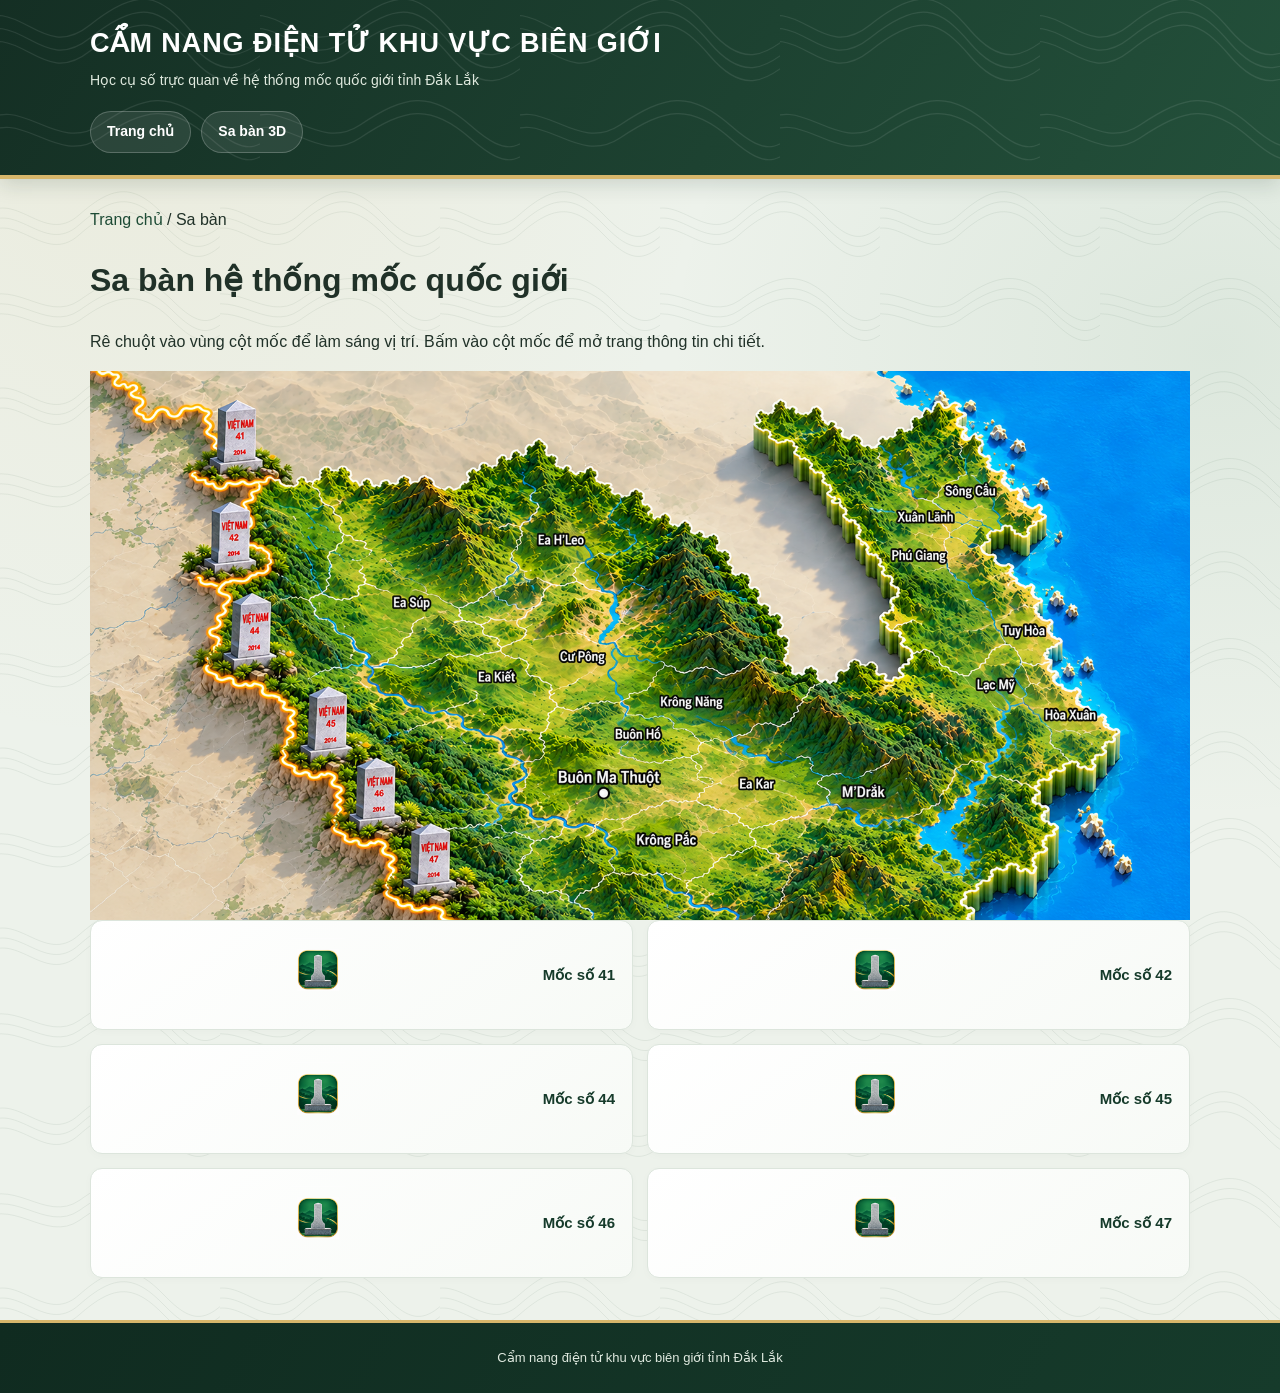
==== commit 988eafbb: "Update saban.html" ====
--- a/saban.html
+++ b/saban.html
@@ -5,135 +5,19 @@
   <meta charset="utf-8">
   <meta name="viewport" content="width=device-width, initial-scale=1">
   <meta name="theme-color" content="#14532d">
-  <title>Mô hình học cụ số mốc quốc giới tỉnh Đắk Lắk</title>
-
-  <meta name="apple-mobile-web-app-capable" content="yes">
-  <meta name="apple-mobile-web-app-title" content="Học cụ số mốc quốc giới">
-
-  <link rel="apple-touch-icon" sizes="180x180" href="assets/apple-touch-icon.png">
-  <link rel="icon" type="image/png" sizes="192x192" href="assets/icon-192.png">
-  <link rel="icon" type="image/png" sizes="512x512" href="assets/icon-512.png">
-
+  <title>Sa bàn hệ thống mốc quốc giới</title>
   <link rel="stylesheet" href="styles.css">
   <link rel="manifest" href="manifest.json">
-  <script src="app.js" defer></script>
 
   <style>
-    /* Hai nút thông tin nhanh */
-    .quick-guide {
-      display: grid;
-      grid-template-columns: repeat(2, minmax(0, 1fr));
-      gap: 12px;
-      margin-top: 22px;
-    }
-
-    .quick-guide-button {
-      display: flex;
-      align-items: center;
-      gap: 10px;
-      width: 100%;
-      min-height: 66px;
-      padding: 12px;
-      color: #14532d;
-      background: #fff;
-      border: 1px solid #d7e5d9;
-      border-radius: 12px;
-      text-align: left;
-      font: inherit;
-      cursor: pointer;
-      box-shadow: 0 3px 10px rgba(20, 83, 45, 0.07);
-      transition: background 0.2s, border-color 0.2s;
-    }
-
-    .quick-guide-button:hover {
-      background: #f0fdf4;
-      border-color: #86b99a;
-    }
-
-    .quick-guide-icon {
-      display: flex;
-      flex: 0 0 38px;
-      align-items: center;
-      justify-content: center;
-      width: 38px;
-      height: 38px;
-      background: #e8f5eb;
-      border-radius: 10px;
-      font-size: 21px;
-    }
-
-    .quick-guide-text {
-      display: block;
-      min-width: 0;
-    }
-
-    .quick-guide-text strong {
-      display: block;
-      font-size: 14px;
-      line-height: 1.4;
-    }
-
-    .quick-guide-text small {
-      display: block;
-      margin-top: 3px;
-      color: #64748b;
-      font-size: 12px;
-      line-height: 1.4;
-    }
-
-    .guide-panel {
-      margin-top: 14px;
-      padding: 18px;
-      background: #f5faf6;
-      border: 1px solid #d7e5d9;
-      border-radius: 12px;
-    }
-
-    .guide-panel h2 {
-      margin-top: 0;
-    }
-
-    .guide-panel p:last-of-type {
-      margin-bottom: 0;
-    }
-
-    .guide-close {
-      display: inline-block;
-      margin-top: 12px;
-      padding: 9px 14px;
-      color: #fff;
-      background: #14532d;
-      border: 0;
-      border-radius: 8px;
-      font: inherit;
-      cursor: pointer;
-    }
-
-    .guide-close:hover {
-      background: #166534;
-    }
-
-    /* Sa bàn tương tác hiển thị ngay trên trang chủ */
-    .home-map-section {
-      margin-top: 24px;
-    }
-
-    .home-map-section > p {
-      line-height: 1.7;
-    }
-
     .map-frame {
       position: relative;
       width: 100%;
       overflow: hidden;
       line-height: 0;
-      border: 1px solid #d7e5d9;
-      border-radius: 14px;
-      background: #eef4e9;
-      box-shadow: 0 5px 18px rgba(20, 83, 45, 0.10);
-    }
-
-    .map-frame > img {
+    }
+
+    .map-frame img {
       display: block;
       width: 100%;
       height: auto;
@@ -156,7 +40,7 @@
       border: 3px solid transparent;
       border-radius: 50%;
       background: transparent;
-      transition: background 0.2s ease, box-shadow 0.2s ease;
+      transition: all 0.2s ease;
       -webkit-tap-highlight-color: rgba(250, 204, 21, 0.45);
     }
 
@@ -166,84 +50,46 @@
       background: rgba(250, 204, 21, 0.35);
       box-shadow:
         0 0 0 4px rgba(250, 204, 21, 0.25),
-        0 0 22px 10px rgba(250, 204, 21, 0.75);
+        0 0 22px 10px rgba(250, 204, 21, 0.95);
       outline: none;
     }
 
     .map-hotspots a:active {
-      border-color: #fff;
+      border-color: #ffffff;
       background: rgba(34, 197, 94, 0.45);
-      box-shadow: 0 0 24px 12px rgba(34, 197, 94, 0.75);
+      box-shadow: 0 0 24px 12px rgba(34, 197, 94, 0.95);
     }
 
     .map-hotspots a:focus {
       border-color: #facc15;
     }
 
-    .map-hint {
-      margin-top: 12px;
-      padding: 12px 14px;
-      color: #315b43;
-      background: #edf6ee;
-      border-left: 4px solid #d7b66b;
-      border-radius: 6px;
-      font-size: 14px;
-      line-height: 1.6;
-    }
-
-    .map-open-page {
-      display: inline-block;
-      margin-top: 12px;
-      padding: 10px 16px;
-      color: #fff;
-      background: #14532d;
-      border-radius: 8px;
-      text-decoration: none;
-      font-weight: 600;
-    }
-
-    .map-open-page:hover {
-      background: #166534;
-    }
-
-    .quick-guide-button:focus-visible,
-    .guide-close:focus-visible,
-    .map-open-page:focus-visible {
-      outline: 3px solid #eab308;
-      outline-offset: 3px;
-    }
-
-    @media (max-width: 420px) {
-      .quick-guide {
-        gap: 8px;
-      }
-
-      .quick-guide-button {
-        gap: 7px;
-        padding: 10px 8px;
-      }
-
-      .quick-guide-icon {
-        flex-basis: 32px;
-        width: 32px;
-        height: 32px;
-        font-size: 18px;
-      }
-
-      .quick-guide-text strong {
-        font-size: 12px;
-      }
-
-      .quick-guide-text small {
-        font-size: 11px;
-      }
+    /* Biểu tượng cột mốc trong các thẻ bên dưới sa bàn */
+    .marker-card .marker-number.marker-icon {
+      display: flex;
+      align-items: center;
+      justify-content: center;
+      width: 64px;
+      height: 64px;
+      margin: 0 auto 10px;
+      overflow: hidden;
+      background: transparent;
+      border: none;
+      border-radius: 0;
+    }
+
+    .marker-card .marker-number.marker-icon img {
+      display: block;
+      width: 100%;
+      height: 100%;
+      object-fit: contain;
     }
   </style>
 </head>
 
 <body>
   <header class="site-header">
-    <div class="brand">MÔ HÌNH HỌC CỤ SỐ MỐC QUỐC GIỚI</div>
+    <div class="brand">CẨM NANG ĐIỆN TỬ KHU VỰC BIÊN GIỚI</div>
     <div class="subtitle">
       Học cụ số trực quan về hệ thống mốc quốc giới tỉnh Đắk Lắk
     </div>
@@ -254,375 +100,112 @@
   </header>
 
   <main class="container">
-    <section class="hero">
-      <p>TÌM HIỂU • TRỰC QUAN • HỌC TẬP</p>
-      <h1>Hệ thống mốc quốc giới tỉnh Đắk Lắk</h1>
-      <p>
-        Khám phá vị trí các mốc quốc giới ngay trên sa bàn tương tác,
-        tìm hiểu thông tin từng mốc và tra cứu văn bản pháp luật.
-      </p>
-
-      <div class="quick-guide" aria-label="Thông tin và hướng dẫn">
-        <button
-          class="quick-guide-button"
-          type="button"
-          aria-expanded="false"
-          aria-controls="gioi-thieu-panel"
-          data-guide-target="gioi-thieu-panel">
-          <span class="quick-guide-icon" aria-hidden="true">📘</span>
-          <span class="quick-guide-text">
-            <strong>Giới thiệu mô hình</strong>
-            <small>Tìm hiểu mục đích, ý nghĩa</small>
-          </span>
-        </button>
-
-        <button
-          class="quick-guide-button"
-          type="button"
-          aria-expanded="false"
-          aria-controls="huong-dan-panel"
-          data-guide-target="huong-dan-panel">
-          <span class="quick-guide-icon" aria-hidden="true">🧭</span>
-          <span class="quick-guide-text">
-            <strong>Hướng dẫn sử dụng</strong>
-            <small>Cách khám phá các chức năng</small>
-          </span>
-        </button>
+    <p class="breadcrumb">
+      <a href="index.html">Trang chủ</a> / Sa bàn
+    </p>
+
+    <h1>Sa bàn hệ thống mốc quốc giới</h1>
+
+    <p class="muted">
+      Rê chuột vào vùng cột mốc để làm sáng vị trí.
+      Bấm vào cột mốc để mở trang thông tin chi tiết.
+    </p>
+
+    <div class="map-frame">
+      <img
+        src="assets/sa-ban-3d.png"
+        alt="Sa bàn hệ thống mốc quốc giới"
+      >
+
+      <div class="map-hotspots">
+        <a href="pages/moc-41.html"
+           aria-label="Mở thông tin mốc 41"
+           title="Mốc 41"
+           style="left:9%;top:4%;width:10%;height:17%"></a>
+
+        <a href="pages/moc-42.html"
+           aria-label="Mở thông tin mốc 42"
+           title="Mốc 42"
+           style="left:9%;top:23%;width:10%;height:17%"></a>
+
+        <a href="pages/moc-44.html"
+           aria-label="Mở thông tin mốc 44"
+           title="Mốc 44"
+           style="left:10%;top:42%;width:11%;height:17%"></a>
+
+        <a href="pages/moc-45.html"
+           aria-label="Mở thông tin mốc 45"
+           title="Mốc 45"
+           style="left:18%;top:59%;width:10%;height:17%"></a>
+
+        <a href="pages/moc-46.html"
+           aria-label="Mở thông tin mốc 46"
+           title="Mốc 46"
+           style="left:23%;top:72%;width:10%;height:17%"></a>
+
+        <a href="pages/moc-47.html"
+           aria-label="Mở thông tin mốc 47"
+           title="Mốc 47"
+           style="left:28%;top:84%;width:10%;height:15%"></a>
       </div>
-    </section>
-
-    <section
-      class="guide-panel"
-      id="gioi-thieu-panel"
-      aria-labelledby="gioi-thieu-title"
-      hidden>
-      <h2 id="gioi-thieu-title">Giới thiệu mô hình</h2>
-      <p>
-        Mô hình học cụ số mốc quốc giới tỉnh Đắk Lắk phục vụ trực quan hóa,
-        tuyên truyền và học tập về hệ thống mốc quốc giới. Thông qua sa bàn
-        tương tác, các trang thông tin và tài liệu pháp luật, người dùng có
-        thể tiếp cận nội dung theo cách trực quan, thuận tiện.
-      </p>
-      <p>
-        Nội dung được xây dựng phục vụ công tác tuyên truyền, giáo dục và
-        tìm hiểu kiến thức về biên giới quốc gia; chỉ sử dụng thông tin,
-        hình ảnh và tư liệu đã được phép phổ biến.
-      </p>
-      <button class="guide-close" type="button" data-guide-close>
-        Thu gọn
-      </button>
-    </section>
-
-    <section
-      class="guide-panel"
-      id="huong-dan-panel"
-      aria-labelledby="huong-dan-title"
-      hidden>
-      <h2 id="huong-dan-title">Hướng dẫn sử dụng mô hình</h2>
-
-      <p>
-        <strong>1. Khám phá sa bàn:</strong>
-        Bấm vào vùng vị trí cột mốc trên bản đồ để mở trang thông tin chi tiết.
-        Nếu sử dụng điện thoại, chạm trực tiếp vào vị trí mốc.
-      </p>
-
-      <p>
-        <strong>2. Tìm hiểu từng mốc:</strong>
-        Có thể chọn các thẻ mốc ở bên dưới sa bàn để truy cập nhanh thông tin
-        mốc 41, 42, 44, 45, 46 hoặc 47.
-      </p>
-
-      <p>
-        <strong>3. Tra cứu văn bản pháp luật:</strong>
-        Chọn “Đọc văn bản” để mở PDF hoặc “Tải PDF” để lưu tài liệu.
-      </p>
-
-      <p>
-        <strong>4. Sử dụng trên điện thoại:</strong>
-        Mở mô hình bằng trình duyệt. Nếu thiết bị hỗ trợ, có thể thêm trang
-        vào màn hình chính để truy cập thuận tiện hơn.
-      </p>
-
-      <p>
-        <strong>5. Sử dụng khi không có Internet:</strong>
-        Mở mô hình và các tài liệu cần thiết khi có mạng trước khi sử dụng
-        ngoại tuyến. Một số nội dung trực tuyến hoặc liên kết bên ngoài
-        có thể không hoạt động khi mất mạng.
-      </p>
-
-      <button class="guide-close" type="button" data-guide-close>
-        Thu gọn
-      </button>
-    </section>
-
-    <!-- SA BÀN TƯƠNG TÁC TRÊN TRANG CHỦ -->
-    <section class="section home-map-section">
-      <h2>Sa bàn hệ thống mốc quốc giới</h2>
-      <p>
-        Chọn trực tiếp vị trí cột mốc trên sa bàn để xem thông tin chi tiết.
-        Trên điện thoại, hãy chạm vào vùng cột mốc tương ứng.
-      </p>
-
-      <div class="map-frame">
-        <img
-          src="assets/sa-ban-3d.png"
-          alt="Sa bàn 3D hệ thống mốc quốc giới tỉnh Đắk Lắk"
-          fetchpriority="high">
-
-        <div class="map-hotspots">
-          <a
-            href="pages/moc-41.html"
-            aria-label="Mở thông tin mốc quốc giới số 41"
-            title="Mốc quốc giới số 41"
-            style="left:9%;top:4%;width:10%;height:17%">
-          </a>
-
-          <a
-            href="pages/moc-42.html"
-            aria-label="Mở thông tin mốc quốc giới số 42"
-            title="Mốc quốc giới số 42"
-            style="left:9%;top:23%;width:10%;height:17%">
-          </a>
-
-          <a
-            href="pages/moc-44.html"
-            aria-label="Mở thông tin mốc quốc giới số 44"
-            title="Mốc quốc giới số 44"
-            style="left:10%;top:42%;width:11%;height:17%">
-          </a>
-
-          <a
-            href="pages/moc-45.html"
-            aria-label="Mở thông tin mốc quốc giới số 45"
-            title="Mốc quốc giới số 45"
-            style="left:18%;top:59%;width:10%;height:17%">
-          </a>
-
-          <a
-            href="pages/moc-46.html"
-            aria-label="Mở thông tin mốc quốc giới số 46"
-            title="Mốc quốc giới số 46"
-            style="left:23%;top:72%;width:10%;height:17%">
-          </a>
-
-          <a
-            href="pages/moc-47.html"
-            aria-label="Mở thông tin mốc quốc giới số 47"
-            title="Mốc quốc giới số 47"
-            style="left:28%;top:84%;width:10%;height:15%">
-          </a>
-        </div>
-      </div>
-
-      <div class="map-hint">
-        <strong>Cách sử dụng:</strong>
-        Chạm vào vùng cột mốc trên sa bàn hoặc chọn số mốc bên dưới.
-        Các vùng tương tác được giữ theo tọa độ của sa bàn hiện tại.
-      </div>
-
-      <a class="map-open-page" href="saban.html">
-        Mở trang sa bàn riêng
-      </a>
-    </section>
-
-    <!-- DANH SÁCH MỐC QUỐC GIỚI -->
-    <section class="section">
-      <h2>Hệ thống mốc quốc giới</h2>
-
-      <div class="marker-grid">
-        <a class="marker-card" href="pages/moc-41.html">
-          <span class="marker-number marker-icon">
-            <img src="assets/icon-cot-moc.png.png" alt="Biểu tượng cột mốc quốc giới">
-          </span>
-          <span>
-            <strong>Mốc quốc giới số 41</strong>
-            <small>Xem nội dung mốc</small>
-          </span>
-        </a>
-
-        <a class="marker-card" href="pages/moc-42.html">
-          <span class="marker-number marker-icon">
-            <img src="assets/icon-cot-moc.png.png" alt="Biểu tượng cột mốc quốc giới">
-          </span>
-          <span>
-            <strong>Mốc quốc giới số 42</strong>
-            <small>Xem nội dung mốc</small>
-          </span>
-        </a>
-
-        <a class="marker-card" href="pages/moc-44.html">
-          <span class="marker-number marker-icon">
-            <img src="assets/icon-cot-moc.png.png" alt="Biểu tượng cột mốc quốc giới">
-          </span>
-          <span>
-            <strong>Mốc quốc giới số 44</strong>
-            <small>Xem nội dung mốc</small>
-          </span>
-        </a>
-
-        <a class="marker-card" href="pages/moc-45.html">
-          <span class="marker-number marker-icon">
-            <img src="assets/icon-cot-moc.png.png" alt="Biểu tượng cột mốc quốc giới">
-          </span>
-          <span>
-            <strong>Mốc quốc giới số 45</strong>
-            <small>Xem nội dung mốc</small>
-          </span>
-        </a>
-
-        <a class="marker-card" href="pages/moc-46.html">
-          <span class="marker-number marker-icon">
-            <img src="assets/icon-cot-moc.png.png" alt="Biểu tượng cột mốc quốc giới">
-          </span>
-          <span>
-            <strong>Mốc quốc giới số 46</strong>
-            <small>Xem nội dung mốc</small>
-          </span>
-        </a>
-
-        <a class="marker-card" href="pages/moc-47.html">
-          <span class="marker-number marker-icon">
-            <img src="assets/icon-cot-moc.png.png" alt="Biểu tượng cột mốc quốc giới">
-          </span>
-          <span>
-            <strong>Mốc quốc giới số 47</strong>
-            <small>Xem nội dung mốc</small>
-          </span>
-        </a>
-      </div>
-    </section>
-
-    <!-- VĂN BẢN PHÁP LUẬT -->
-    <section class="section">
-      <h2>Văn bản pháp luật</h2>
-      <p>
-        Tra cứu văn bản phục vụ tuyên truyền, học tập và tìm hiểu
-        các quy định về biên phòng, biên giới quốc gia.
-      </p>
-
-      <div class="marker-grid">
-        <article class="marker-card">
-          <span class="law-icon">
-            <img
-              src="assets/icon-luat-bien-phong.png.png"
-              alt="Bìa Luật Biên phòng Việt Nam">
-          </span>
-          <span>
-            <strong>Văn bản hợp nhất Luật Biên phòng Việt Nam</strong>
-            <small>Văn bản hợp nhất năm 2025</small>
-            <small>
-              <a href="documents/van-ban-hop-nhat-luat-bien-phong-viet-nam.pdf">
-                Đọc văn bản
-              </a>
-            </small>
-            <small>
-              <a href="documents/van-ban-hop-nhat-luat-bien-phong-viet-nam.pdf" download>
-                Tải PDF
-              </a>
-            </small>
-          </span>
-        </article>
-
-        <article class="marker-card">
-          <span class="law-icon">
-            <img
-              src="assets/icon-luat-bien-gioi-quoc-gia.png"
-              alt="Bìa Luật Biên giới quốc gia">
-          </span>
-          <span>
-            <strong>Văn bản hợp nhất Luật Biên giới quốc gia</strong>
-            <small>Văn bản hợp nhất năm 2021</small>
-            <small>
-              <a href="documents/van-ban-hop-nhat-luat-bien-gioi-quoc-gia.pdf">
-                Đọc văn bản
-              </a>
-            </small>
-            <small>
-              <a href="documents/van-ban-hop-nhat-luat-bien-gioi-quoc-gia.pdf" download>
-                Tải PDF
-              </a>
-            </small>
-          </span>
-        </article>
-      </div>
-
-      <p class="note">
-        Để sử dụng tài liệu khi không có Internet, hãy mở từng văn bản
-        khi có mạng trước khi chuyển sang chế độ ngoại tuyến.
-      </p>
-    </section>
-
-    <!-- ALBUM ẢNH SẼ ĐƯỢC BỔ SUNG SAU -->
-
+    </div>
+
+    <div class="marker-grid">
+      <a class="marker-card" href="pages/moc-41.html">
+        <span class="marker-number marker-icon">
+          <img src="assets/icon-cot-moc.png.png" alt="Biểu tượng cột mốc quốc giới">
+        </span>
+        <strong>Mốc số 41</strong>
+      </a>
+
+      <a class="marker-card" href="pages/moc-42.html">
+        <span class="marker-number marker-icon">
+          <img src="assets/icon-cot-moc.png.png" alt="Biểu tượng cột mốc quốc giới">
+        </span>
+        <strong>Mốc số 42</strong>
+      </a>
+
+      <a class="marker-card" href="pages/moc-44.html">
+        <span class="marker-number marker-icon">
+          <img src="assets/icon-cot-moc.png.png" alt="Biểu tượng cột mốc quốc giới">
+        </span>
+        <strong>Mốc số 44</strong>
+      </a>
+
+      <a class="marker-card" href="pages/moc-45.html">
+        <span class="marker-number marker-icon">
+          <img src="assets/icon-cot-moc.png.png" alt="Biểu tượng cột mốc quốc giới">
+        </span>
+        <strong>Mốc số 45</strong>
+      </a>
+
+      <a class="marker-card" href="pages/moc-46.html">
+        <span class="marker-number marker-icon">
+          <img src="assets/icon-cot-moc.png.png" alt="Biểu tượng cột mốc quốc giới">
+        </span>
+        <strong>Mốc số 46</strong>
+      </a>
+
+      <a class="marker-card" href="pages/moc-47.html">
+        <span class="marker-number marker-icon">
+          <img src="assets/icon-cot-moc.png.png" alt="Biểu tượng cột mốc quốc giới">
+        </span>
+        <strong>Mốc số 47</strong>
+      </a>
+    </div>
   </main>
 
   <footer class="site-footer">
-    Mô hình học cụ số mốc quốc giới tỉnh Đắk Lắk
+    Cẩm nang điện tử khu vực biên giới tỉnh Đắk Lắk
   </footer>
 
   <script>
-    (function () {
-      const guideButtons = document.querySelectorAll("[data-guide-target]");
-      const guidePanels = document.querySelectorAll(".guide-panel");
-
-      function closeAllGuides() {
-        guidePanels.forEach(function (panel) {
-          panel.hidden = true;
-        });
-
-        guideButtons.forEach(function (button) {
-          button.setAttribute("aria-expanded", "false");
-        });
-      }
-
-      guideButtons.forEach(function (button) {
-        button.addEventListener("click", function () {
-          const targetId = button.getAttribute("data-guide-target");
-          const targetPanel = document.getElementById(targetId);
-          const isAlreadyOpen = targetPanel && !targetPanel.hidden;
-
-          closeAllGuides();
-
-          if (targetPanel && !isAlreadyOpen) {
-            targetPanel.hidden = false;
-            button.setAttribute("aria-expanded", "true");
-
-            targetPanel.scrollIntoView({
-              behavior: "smooth",
-              block: "nearest"
-            });
-          }
-        });
-      });
-
-      document.querySelectorAll("[data-guide-close]").forEach(function (button) {
-        button.addEventListener("click", function () {
-          const panel = button.closest(".guide-panel");
-
-          if (panel) {
-            panel.hidden = true;
-
-            const relatedButton = document.querySelector(
-              '[data-guide-target="' + panel.id + '"]'
-            );
-
-            if (relatedButton) {
-              relatedButton.setAttribute("aria-expanded", "false");
-              relatedButton.focus();
-            }
-          }
-        });
-      });
-    })();
-
     if ("serviceWorker" in navigator &&
         location.protocol.startsWith("http")) {
-      window.addEventListener("load", function () {
+      addEventListener("load", () => {
         navigator.serviceWorker
           .register("./service-worker.js")
-          .catch(function (error) {
-            console.error("Không thể đăng ký Service Worker:", error);
-          });
+          .catch(() => {});
       });
     }
   </script>
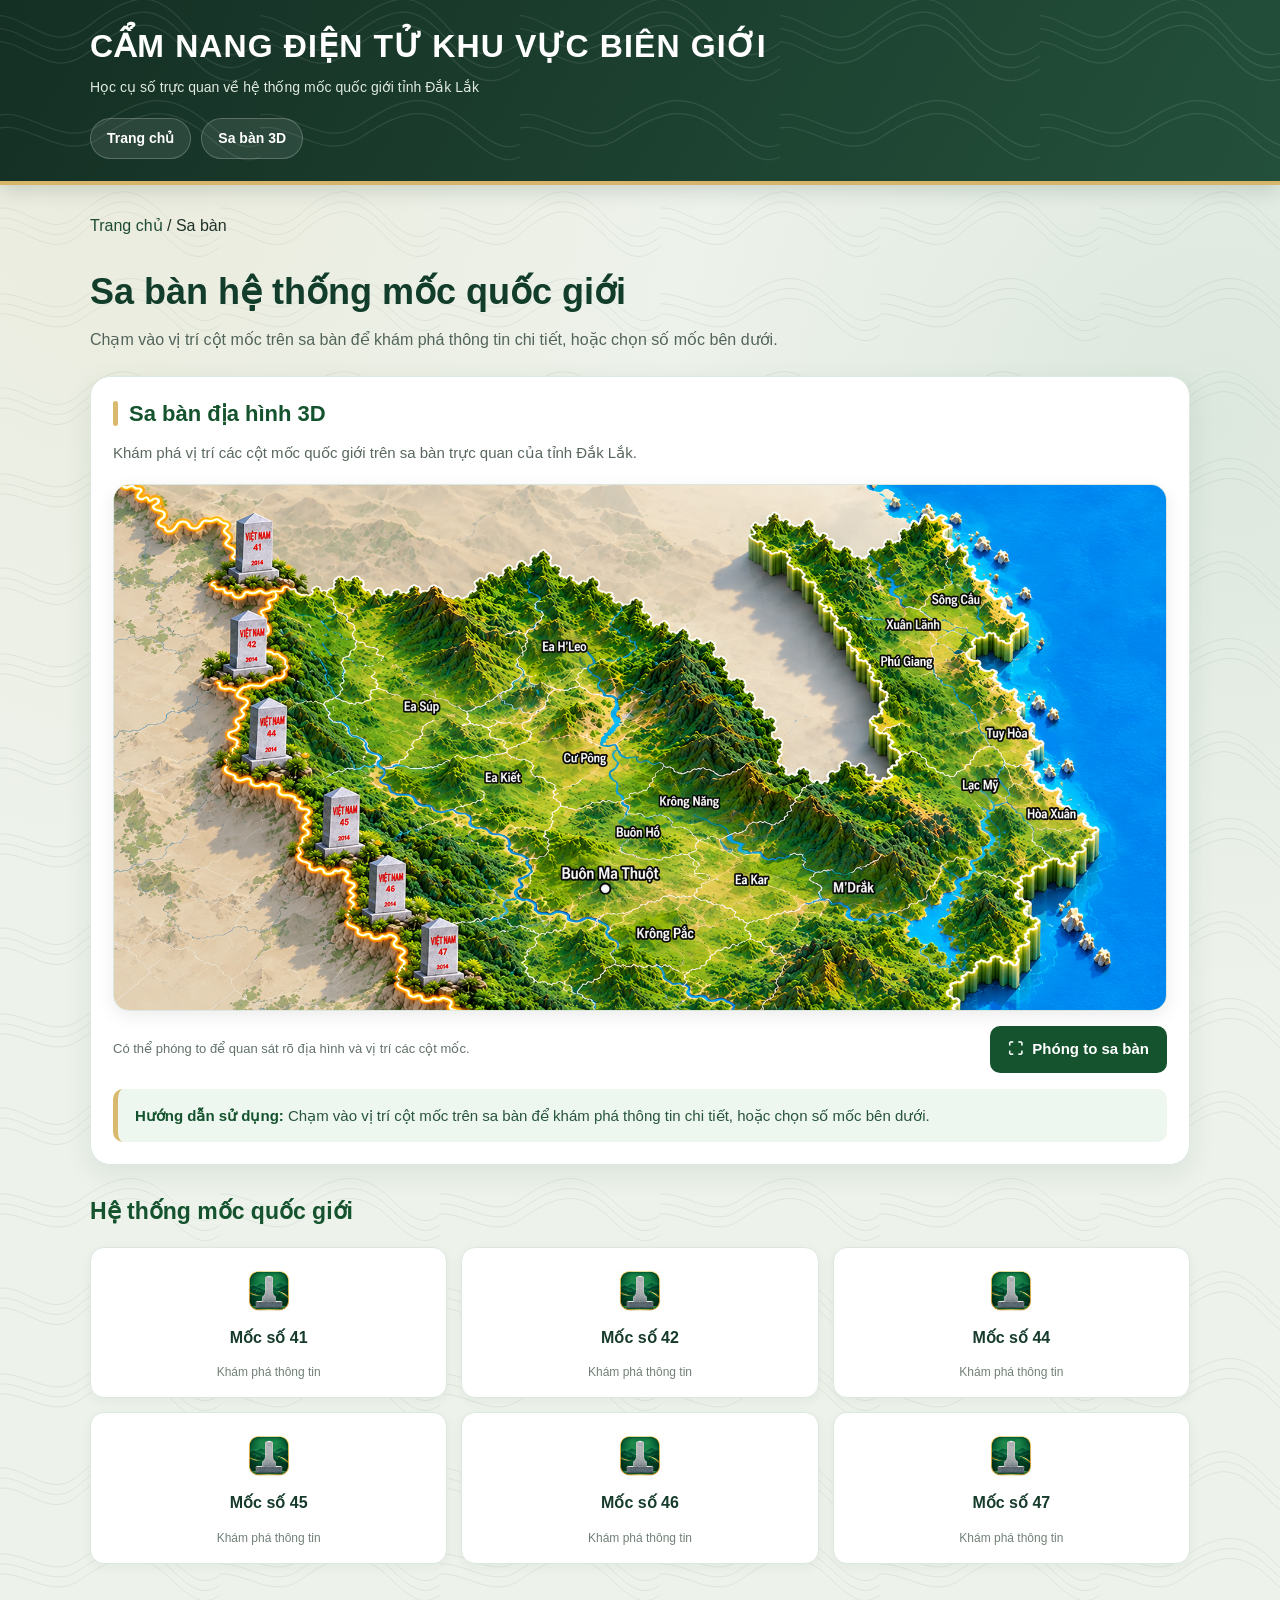
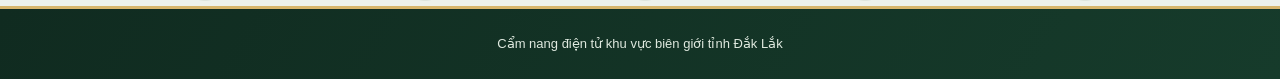
==== commit 191a64c0: "Update saban.html" ====
--- a/saban.html
+++ b/saban.html
@@ -10,11 +10,86 @@
   <link rel="manifest" href="manifest.json">
 
   <style>
+    /* ==============================
+       KHUNG TRANG SA BÀN
+    ============================== */
+
+    .map-page-intro {
+      margin: 18px 0 22px;
+    }
+
+    .map-page-intro h1 {
+      margin-bottom: 12px;
+      color: #123d2b;
+      font-size: clamp(25px, 4vw, 36px);
+      line-height: 1.25;
+    }
+
+    .map-page-intro p {
+      margin: 0;
+      color: #52645a;
+      font-size: 16px;
+      line-height: 1.7;
+    }
+
+    .map-main-card {
+      position: relative;
+      margin: 18px 0 28px;
+      padding: 22px;
+      overflow: hidden;
+      background: #ffffff;
+      border: 1px solid #dce8df;
+      border-radius: 20px;
+      box-shadow: 0 8px 28px rgba(20, 83, 45, 0.09);
+    }
+
+    .map-card-heading {
+      display: flex;
+      align-items: center;
+      justify-content: space-between;
+      flex-wrap: wrap;
+      gap: 12px;
+      margin-bottom: 12px;
+    }
+
+    .map-card-heading h2 {
+      margin: 0;
+      color: #14532d;
+      font-size: 22px;
+      line-height: 1.35;
+    }
+
+    .map-card-heading h2::before {
+      content: "";
+      display: inline-block;
+      width: 5px;
+      height: 25px;
+      margin-right: 11px;
+      vertical-align: -5px;
+      background: #d9b96e;
+      border-radius: 5px;
+    }
+
+    .map-card-description {
+      margin: 0 0 18px;
+      color: #59685e;
+      font-size: 15px;
+      line-height: 1.7;
+    }
+
+    /* ==============================
+       SA BÀN VÀ CÁC VÙNG TƯƠNG TÁC
+    ============================== */
+
     .map-frame {
       position: relative;
       width: 100%;
       overflow: hidden;
       line-height: 0;
+      background: #e9efe5;
+      border: 1px solid #dce8df;
+      border-radius: 16px;
+      box-shadow: 0 5px 18px rgba(0, 0, 0, 0.08);
     }
 
     .map-frame img {
@@ -64,14 +139,126 @@
       border-color: #facc15;
     }
 
-    /* Biểu tượng cột mốc trong các thẻ bên dưới sa bàn */
+    /* ==============================
+       NÚT PHÓNG TO SA BÀN
+    ============================== */
+
+    .map-toolbar {
+      display: flex;
+      justify-content: space-between;
+      align-items: center;
+      flex-wrap: wrap;
+      gap: 12px;
+      margin-top: 15px;
+    }
+
+    .map-toolbar-note {
+      color: #637269;
+      font-size: 13px;
+      line-height: 1.5;
+    }
+
+    .map-zoom-button {
+      display: inline-flex;
+      align-items: center;
+      justify-content: center;
+      gap: 9px;
+      min-height: 46px;
+      padding: 11px 18px;
+      color: #ffffff;
+      background: #14532d;
+      border: none;
+      border-radius: 10px;
+      font-size: 15px;
+      font-weight: 700;
+      cursor: pointer;
+      transition: background 0.2s ease, transform 0.2s ease;
+    }
+
+    .map-zoom-button:hover {
+      background: #166534;
+      transform: translateY(-1px);
+    }
+
+    .map-zoom-button:focus-visible {
+      outline: 3px solid #d9b96e;
+      outline-offset: 3px;
+    }
+
+    /* ==============================
+       CHÚ THÍCH HƯỚNG DẪN
+    ============================== */
+
+    .map-hint {
+      margin-top: 16px;
+      padding: 14px 17px;
+      color: #28553b;
+      background: #edf6ef;
+      border-left: 5px solid #d9b96e;
+      border-radius: 10px;
+      font-size: 15px;
+      line-height: 1.7;
+    }
+
+    .map-hint strong {
+      color: #14532d;
+    }
+
+    /* ==============================
+       DANH SÁCH CÁC MỐC QUỐC GIỚI
+    ============================== */
+
+    .marker-list-section {
+      margin-top: 28px;
+    }
+
+    .marker-list-section h2 {
+      margin-bottom: 16px;
+      color: #14532d;
+      font-size: 23px;
+    }
+
+    .marker-grid {
+      display: grid;
+      grid-template-columns: repeat(3, minmax(0, 1fr));
+      gap: 14px;
+    }
+
+    .marker-card {
+      display: flex;
+      flex-direction: column;
+      align-items: center;
+      justify-content: center;
+      gap: 9px;
+      min-height: 135px;
+      padding: 16px 12px;
+      color: #174b32;
+      text-align: center;
+      text-decoration: none;
+      background: #ffffff;
+      border: 1px solid #dce8df;
+      border-radius: 14px;
+      box-shadow: 0 3px 12px rgba(20, 83, 45, 0.05);
+      transition: transform 0.2s ease, box-shadow 0.2s ease;
+    }
+
+    .marker-card:hover {
+      transform: translateY(-3px);
+      box-shadow: 0 7px 18px rgba(20, 83, 45, 0.12);
+    }
+
+    .marker-card:focus-visible {
+      outline: 3px solid #d9b96e;
+      outline-offset: 3px;
+    }
+
     .marker-card .marker-number.marker-icon {
       display: flex;
       align-items: center;
       justify-content: center;
-      width: 64px;
-      height: 64px;
-      margin: 0 auto 10px;
+      width: 58px;
+      height: 58px;
+      margin: 0;
       overflow: hidden;
       background: transparent;
       border: none;
@@ -83,6 +270,239 @@
       width: 100%;
       height: 100%;
       object-fit: contain;
+    }
+
+    .marker-card strong {
+      display: block;
+      font-size: 16px;
+      line-height: 1.4;
+    }
+
+    .marker-card small {
+      display: block;
+      color: #718077;
+      font-size: 12px;
+    }
+
+    /* ==============================
+       CỬA SỔ PHÓNG TO TOÀN MÀN HÌNH
+    ============================== */
+
+    .map-lightbox {
+      position: fixed;
+      inset: 0;
+      z-index: 99999;
+      display: none;
+      align-items: center;
+      justify-content: center;
+      padding: 20px;
+      background: rgba(5, 18, 11, 0.96);
+    }
+
+    .map-lightbox.active {
+      display: flex;
+    }
+
+    .map-lightbox-content {
+      position: relative;
+      width: 100%;
+      max-width: 1500px;
+    }
+
+    .map-lightbox .map-frame {
+      width: 100%;
+      max-height: 88vh;
+      overflow: hidden;
+      background: #111;
+      border: 1px solid rgba(255, 255, 255, 0.25);
+      border-radius: 10px;
+      box-shadow: 0 10px 40px rgba(0, 0, 0, 0.4);
+    }
+
+    .map-lightbox .map-frame img {
+      width: 100%;
+      height: auto;
+      max-height: 88vh;
+      object-fit: contain;
+    }
+
+    .map-lightbox-close {
+      position: absolute;
+      top: -17px;
+      right: -12px;
+      z-index: 100001;
+      display: flex;
+      align-items: center;
+      justify-content: center;
+      width: 46px;
+      height: 46px;
+      color: #ffffff;
+      background: #14532d;
+      border: 2px solid #ffffff;
+      border-radius: 50%;
+      font-size: 28px;
+      line-height: 1;
+      cursor: pointer;
+      box-shadow: 0 3px 12px rgba(0, 0, 0, 0.3);
+    }
+
+    .map-lightbox-caption {
+      margin-top: 13px;
+      color: #ffffff;
+      text-align: center;
+      font-size: 14px;
+      line-height: 1.5;
+    }
+
+    body.map-lightbox-open {
+      overflow: hidden;
+    }
+
+    /* ==============================
+       TỐI ƯU CHO ĐIỆN THOẠI
+    ============================== */
+
+    @media (max-width: 600px) {
+      .map-page-intro {
+        margin: 12px 0 16px;
+      }
+
+      .map-page-intro h1 {
+        font-size: 25px;
+        line-height: 1.3;
+      }
+
+      .map-page-intro p {
+        font-size: 14px;
+      }
+
+      .map-main-card {
+        margin: 12px 0 22px;
+        padding: 14px;
+        border-radius: 16px;
+      }
+
+      .map-card-heading {
+        margin-bottom: 9px;
+      }
+
+      .map-card-heading h2 {
+        font-size: 19px;
+      }
+
+      .map-card-description {
+        margin-bottom: 13px;
+        font-size: 14px;
+        line-height: 1.6;
+      }
+
+      .map-frame {
+        border-radius: 11px;
+      }
+
+      .map-toolbar {
+        align-items: stretch;
+        flex-direction: column;
+        gap: 10px;
+      }
+
+      .map-toolbar-note {
+        font-size: 12px;
+      }
+
+      .map-zoom-button {
+        width: 100%;
+        min-height: 46px;
+        font-size: 14px;
+      }
+
+      .map-hint {
+        margin-top: 12px;
+        padding: 12px 13px;
+        font-size: 13px;
+        line-height: 1.6;
+      }
+
+      .marker-list-section {
+        margin-top: 22px;
+      }
+
+      .marker-list-section h2 {
+        font-size: 20px;
+      }
+
+      .marker-grid {
+        grid-template-columns: repeat(2, minmax(0, 1fr));
+        gap: 10px;
+      }
+
+      .marker-card {
+        min-height: 112px;
+        padding: 12px 8px;
+        gap: 6px;
+        border-radius: 12px;
+      }
+
+      .marker-card .marker-number.marker-icon {
+        width: 46px;
+        height: 46px;
+      }
+
+      .marker-card strong {
+        font-size: 14px;
+      }
+
+      .marker-card small {
+        font-size: 11px;
+      }
+
+      .map-lightbox {
+        padding: 10px;
+      }
+
+      .map-lightbox-content {
+        width: 100%;
+      }
+
+      .map-lightbox .map-frame {
+        max-height: 82vh;
+        border-radius: 7px;
+      }
+
+      .map-lightbox .map-frame img {
+        max-height: 82vh;
+        width: 100%;
+        object-fit: contain;
+      }
+
+      .map-lightbox-close {
+        top: -12px;
+        right: -4px;
+        width: 40px;
+        height: 40px;
+        font-size: 25px;
+      }
+
+      .map-lightbox-caption {
+        font-size: 12px;
+      }
+    }
+
+    /* Khi điện thoại xoay ngang */
+    @media (max-width: 900px) and (orientation: landscape) {
+      .map-lightbox {
+        padding: 8px;
+      }
+
+      .map-lightbox .map-frame {
+        max-height: 88vh;
+      }
+
+      .map-lightbox .map-frame img {
+        max-height: 88vh;
+        width: 100%;
+        object-fit: contain;
+      }
     }
   </style>
 </head>
@@ -104,102 +524,251 @@
       <a href="index.html">Trang chủ</a> / Sa bàn
     </p>
 
-    <h1>Sa bàn hệ thống mốc quốc giới</h1>
-
-    <p class="muted">
-      Rê chuột vào vùng cột mốc để làm sáng vị trí.
-      Bấm vào cột mốc để mở trang thông tin chi tiết.
-    </p>
-
-    <div class="map-frame">
-      <img
-        src="assets/sa-ban-3d.png"
-        alt="Sa bàn hệ thống mốc quốc giới"
-      >
-
-      <div class="map-hotspots">
-        <a href="pages/moc-41.html"
-           aria-label="Mở thông tin mốc 41"
-           title="Mốc 41"
-           style="left:9%;top:4%;width:10%;height:17%"></a>
-
-        <a href="pages/moc-42.html"
-           aria-label="Mở thông tin mốc 42"
-           title="Mốc 42"
-           style="left:9%;top:23%;width:10%;height:17%"></a>
-
-        <a href="pages/moc-44.html"
-           aria-label="Mở thông tin mốc 44"
-           title="Mốc 44"
-           style="left:10%;top:42%;width:11%;height:17%"></a>
-
-        <a href="pages/moc-45.html"
-           aria-label="Mở thông tin mốc 45"
-           title="Mốc 45"
-           style="left:18%;top:59%;width:10%;height:17%"></a>
-
-        <a href="pages/moc-46.html"
-           aria-label="Mở thông tin mốc 46"
-           title="Mốc 46"
-           style="left:23%;top:72%;width:10%;height:17%"></a>
-
-        <a href="pages/moc-47.html"
-           aria-label="Mở thông tin mốc 47"
-           title="Mốc 47"
-           style="left:28%;top:84%;width:10%;height:15%"></a>
+    <section class="map-page-intro">
+      <h1>Sa bàn hệ thống mốc quốc giới</h1>
+      <p>
+        Chạm vào vị trí cột mốc trên sa bàn để khám phá thông tin chi tiết,
+        hoặc chọn số mốc bên dưới.
+      </p>
+    </section>
+
+    <section class="map-main-card">
+      <div class="map-card-heading">
+        <h2>Sa bàn địa hình 3D</h2>
       </div>
+
+      <p class="map-card-description">
+        Khám phá vị trí các cột mốc quốc giới trên sa bàn trực quan
+        của tỉnh Đắk Lắk.
+      </p>
+
+      <div class="map-frame">
+        <img
+          src="assets/sa-ban-3d.png"
+          alt="Sa bàn hệ thống mốc quốc giới"
+          fetchpriority="high"
+        >
+
+        <div class="map-hotspots">
+          <a href="pages/moc-41.html"
+             aria-label="Mở thông tin mốc 41"
+             title="Mốc 41"
+             style="left:9%;top:4%;width:10%;height:17%"></a>
+
+          <a href="pages/moc-42.html"
+             aria-label="Mở thông tin mốc 42"
+             title="Mốc 42"
+             style="left:9%;top:23%;width:10%;height:17%"></a>
+
+          <a href="pages/moc-44.html"
+             aria-label="Mở thông tin mốc 44"
+             title="Mốc 44"
+             style="left:10%;top:42%;width:11%;height:17%"></a>
+
+          <a href="pages/moc-45.html"
+             aria-label="Mở thông tin mốc 45"
+             title="Mốc 45"
+             style="left:18%;top:59%;width:10%;height:17%"></a>
+
+          <a href="pages/moc-46.html"
+             aria-label="Mở thông tin mốc 46"
+             title="Mốc 46"
+             style="left:23%;top:72%;width:10%;height:17%"></a>
+
+          <a href="pages/moc-47.html"
+             aria-label="Mở thông tin mốc 47"
+             title="Mốc 47"
+             style="left:28%;top:84%;width:10%;height:15%"></a>
+        </div>
+      </div>
+
+      <div class="map-toolbar">
+        <span class="map-toolbar-note">
+          Có thể phóng to để quan sát rõ địa hình và vị trí các cột mốc.
+        </span>
+
+        <button
+          class="map-zoom-button"
+          type="button"
+          id="openMapZoom"
+          aria-label="Phóng to sa bàn toàn màn hình"
+        >
+          <span aria-hidden="true">⛶</span>
+          Phóng to sa bàn
+        </button>
+      </div>
+
+      <div class="map-hint">
+        <strong>Hướng dẫn sử dụng:</strong>
+        Chạm vào vị trí cột mốc trên sa bàn để khám phá thông tin chi tiết,
+        hoặc chọn số mốc bên dưới.
+      </div>
+    </section>
+
+    <section class="marker-list-section">
+      <h2>Hệ thống mốc quốc giới</h2>
+
+      <div class="marker-grid">
+        <a class="marker-card" href="pages/moc-41.html">
+          <span class="marker-number marker-icon">
+            <img src="assets/icon-cot-moc.png.png" alt="Biểu tượng cột mốc quốc giới">
+          </span>
+          <strong>Mốc số 41</strong>
+          <small>Khám phá thông tin</small>
+        </a>
+
+        <a class="marker-card" href="pages/moc-42.html">
+          <span class="marker-number marker-icon">
+            <img src="assets/icon-cot-moc.png.png" alt="Biểu tượng cột mốc quốc giới">
+          </span>
+          <strong>Mốc số 42</strong>
+          <small>Khám phá thông tin</small>
+        </a>
+
+        <a class="marker-card" href="pages/moc-44.html">
+          <span class="marker-number marker-icon">
+            <img src="assets/icon-cot-moc.png.png" alt="Biểu tượng cột mốc quốc giới">
+          </span>
+          <strong>Mốc số 44</strong>
+          <small>Khám phá thông tin</small>
+        </a>
+
+        <a class="marker-card" href="pages/moc-45.html">
+          <span class="marker-number marker-icon">
+            <img src="assets/icon-cot-moc.png.png" alt="Biểu tượng cột mốc quốc giới">
+          </span>
+          <strong>Mốc số 45</strong>
+          <small>Khám phá thông tin</small>
+        </a>
+
+        <a class="marker-card" href="pages/moc-46.html">
+          <span class="marker-number marker-icon">
+            <img src="assets/icon-cot-moc.png.png" alt="Biểu tượng cột mốc quốc giới">
+          </span>
+          <strong>Mốc số 46</strong>
+          <small>Khám phá thông tin</small>
+        </a>
+
+        <a class="marker-card" href="pages/moc-47.html">
+          <span class="marker-number marker-icon">
+            <img src="assets/icon-cot-moc.png.png" alt="Biểu tượng cột mốc quốc giới">
+          </span>
+          <strong>Mốc số 47</strong>
+          <small>Khám phá thông tin</small>
+        </a>
+      </div>
+    </section>
+  </main>
+
+  <!-- CỬA SỔ PHÓNG TO SA BÀN -->
+  <div
+    class="map-lightbox"
+    id="mapLightbox"
+    role="dialog"
+    aria-modal="true"
+    aria-label="Sa bàn hệ thống mốc quốc giới phóng to"
+    aria-hidden="true"
+  >
+    <div class="map-lightbox-content">
+      <button
+        class="map-lightbox-close"
+        type="button"
+        id="closeMapZoom"
+        aria-label="Đóng sa bàn phóng to"
+      >×</button>
+
+      <div class="map-frame">
+        <img
+          src="assets/sa-ban-3d.png"
+          alt="Sa bàn hệ thống mốc quốc giới phóng to"
+        >
+
+        <div class="map-hotspots">
+          <a href="pages/moc-41.html"
+             aria-label="Mở thông tin mốc 41"
+             title="Mốc 41"
+             style="left:9%;top:4%;width:10%;height:17%"></a>
+
+          <a href="pages/moc-42.html"
+             aria-label="Mở thông tin mốc 42"
+             title="Mốc 42"
+             style="left:9%;top:23%;width:10%;height:17%"></a>
+
+          <a href="pages/moc-44.html"
+             aria-label="Mở thông tin mốc 44"
+             title="Mốc 44"
+             style="left:10%;top:42%;width:11%;height:17%"></a>
+
+          <a href="pages/moc-45.html"
+             aria-label="Mở thông tin mốc 45"
+             title="Mốc 45"
+             style="left:18%;top:59%;width:10%;height:17%"></a>
+
+          <a href="pages/moc-46.html"
+             aria-label="Mở thông tin mốc 46"
+             title="Mốc 46"
+             style="left:23%;top:72%;width:10%;height:17%"></a>
+
+          <a href="pages/moc-47.html"
+             aria-label="Mở thông tin mốc 47"
+             title="Mốc 47"
+             style="left:28%;top:84%;width:10%;height:15%"></a>
+        </div>
+      </div>
+
+      <p class="map-lightbox-caption">
+        Chạm vào vị trí cột mốc để mở trang thông tin chi tiết.
+        Xoay ngang điện thoại để quan sát sa bàn rõ hơn.
+      </p>
     </div>
-
-    <div class="marker-grid">
-      <a class="marker-card" href="pages/moc-41.html">
-        <span class="marker-number marker-icon">
-          <img src="assets/icon-cot-moc.png.png" alt="Biểu tượng cột mốc quốc giới">
-        </span>
-        <strong>Mốc số 41</strong>
-      </a>
-
-      <a class="marker-card" href="pages/moc-42.html">
-        <span class="marker-number marker-icon">
-          <img src="assets/icon-cot-moc.png.png" alt="Biểu tượng cột mốc quốc giới">
-        </span>
-        <strong>Mốc số 42</strong>
-      </a>
-
-      <a class="marker-card" href="pages/moc-44.html">
-        <span class="marker-number marker-icon">
-          <img src="assets/icon-cot-moc.png.png" alt="Biểu tượng cột mốc quốc giới">
-        </span>
-        <strong>Mốc số 44</strong>
-      </a>
-
-      <a class="marker-card" href="pages/moc-45.html">
-        <span class="marker-number marker-icon">
-          <img src="assets/icon-cot-moc.png.png" alt="Biểu tượng cột mốc quốc giới">
-        </span>
-        <strong>Mốc số 45</strong>
-      </a>
-
-      <a class="marker-card" href="pages/moc-46.html">
-        <span class="marker-number marker-icon">
-          <img src="assets/icon-cot-moc.png.png" alt="Biểu tượng cột mốc quốc giới">
-        </span>
-        <strong>Mốc số 46</strong>
-      </a>
-
-      <a class="marker-card" href="pages/moc-47.html">
-        <span class="marker-number marker-icon">
-          <img src="assets/icon-cot-moc.png.png" alt="Biểu tượng cột mốc quốc giới">
-        </span>
-        <strong>Mốc số 47</strong>
-      </a>
-    </div>
-  </main>
+  </div>
 
   <footer class="site-footer">
     Cẩm nang điện tử khu vực biên giới tỉnh Đắk Lắk
   </footer>
 
   <script>
+    /* ĐIỀU KHIỂN PHÓNG TO VÀ THU NHỎ SA BÀN */
+
+    const mapLightbox = document.getElementById("mapLightbox");
+    const openMapZoom = document.getElementById("openMapZoom");
+    const closeMapZoom = document.getElementById("closeMapZoom");
+
+    function showMapZoom() {
+      mapLightbox.classList.add("active");
+      mapLightbox.setAttribute("aria-hidden", "false");
+      document.body.classList.add("map-lightbox-open");
+      closeMapZoom.focus();
+    }
+
+    function hideMapZoom() {
+      mapLightbox.classList.remove("active");
+      mapLightbox.setAttribute("aria-hidden", "true");
+      document.body.classList.remove("map-lightbox-open");
+      openMapZoom.focus();
+    }
+
+    openMapZoom.addEventListener("click", showMapZoom);
+
+    closeMapZoom.addEventListener("click", hideMapZoom);
+
+    mapLightbox.addEventListener("click", function(event) {
+      if (event.target === mapLightbox) {
+        hideMapZoom();
+      }
+    });
+
+    document.addEventListener("keydown", function(event) {
+      if (
+        event.key === "Escape" &&
+        mapLightbox.classList.contains("active")
+      ) {
+        hideMapZoom();
+      }
+    });
+
+    /* ĐĂNG KÝ SERVICE WORKER ĐỂ HỖ TRỢ SỬ DỤNG OFFLINE */
+
     if ("serviceWorker" in navigator &&
         location.protocol.startsWith("http")) {
       addEventListener("load", () => {
--- a/styles.css
+++ b/styles.css
@@ -119,7 +119,7 @@
   max-width: 1100px;
   margin: 0 auto;
   color: #fff;
-  font-size: clamp(19px, 3vw, 27px);
+  font-size: clamp(22px, 3.5vw, 32px);
   font-weight: 850;
   line-height: 1.3;
   letter-spacing: 0.035em;
@@ -497,7 +497,7 @@
   }
 
   .brand {
-    font-size: 20px;
+    font-size: 22px;
   }
 
   .subtitle {
